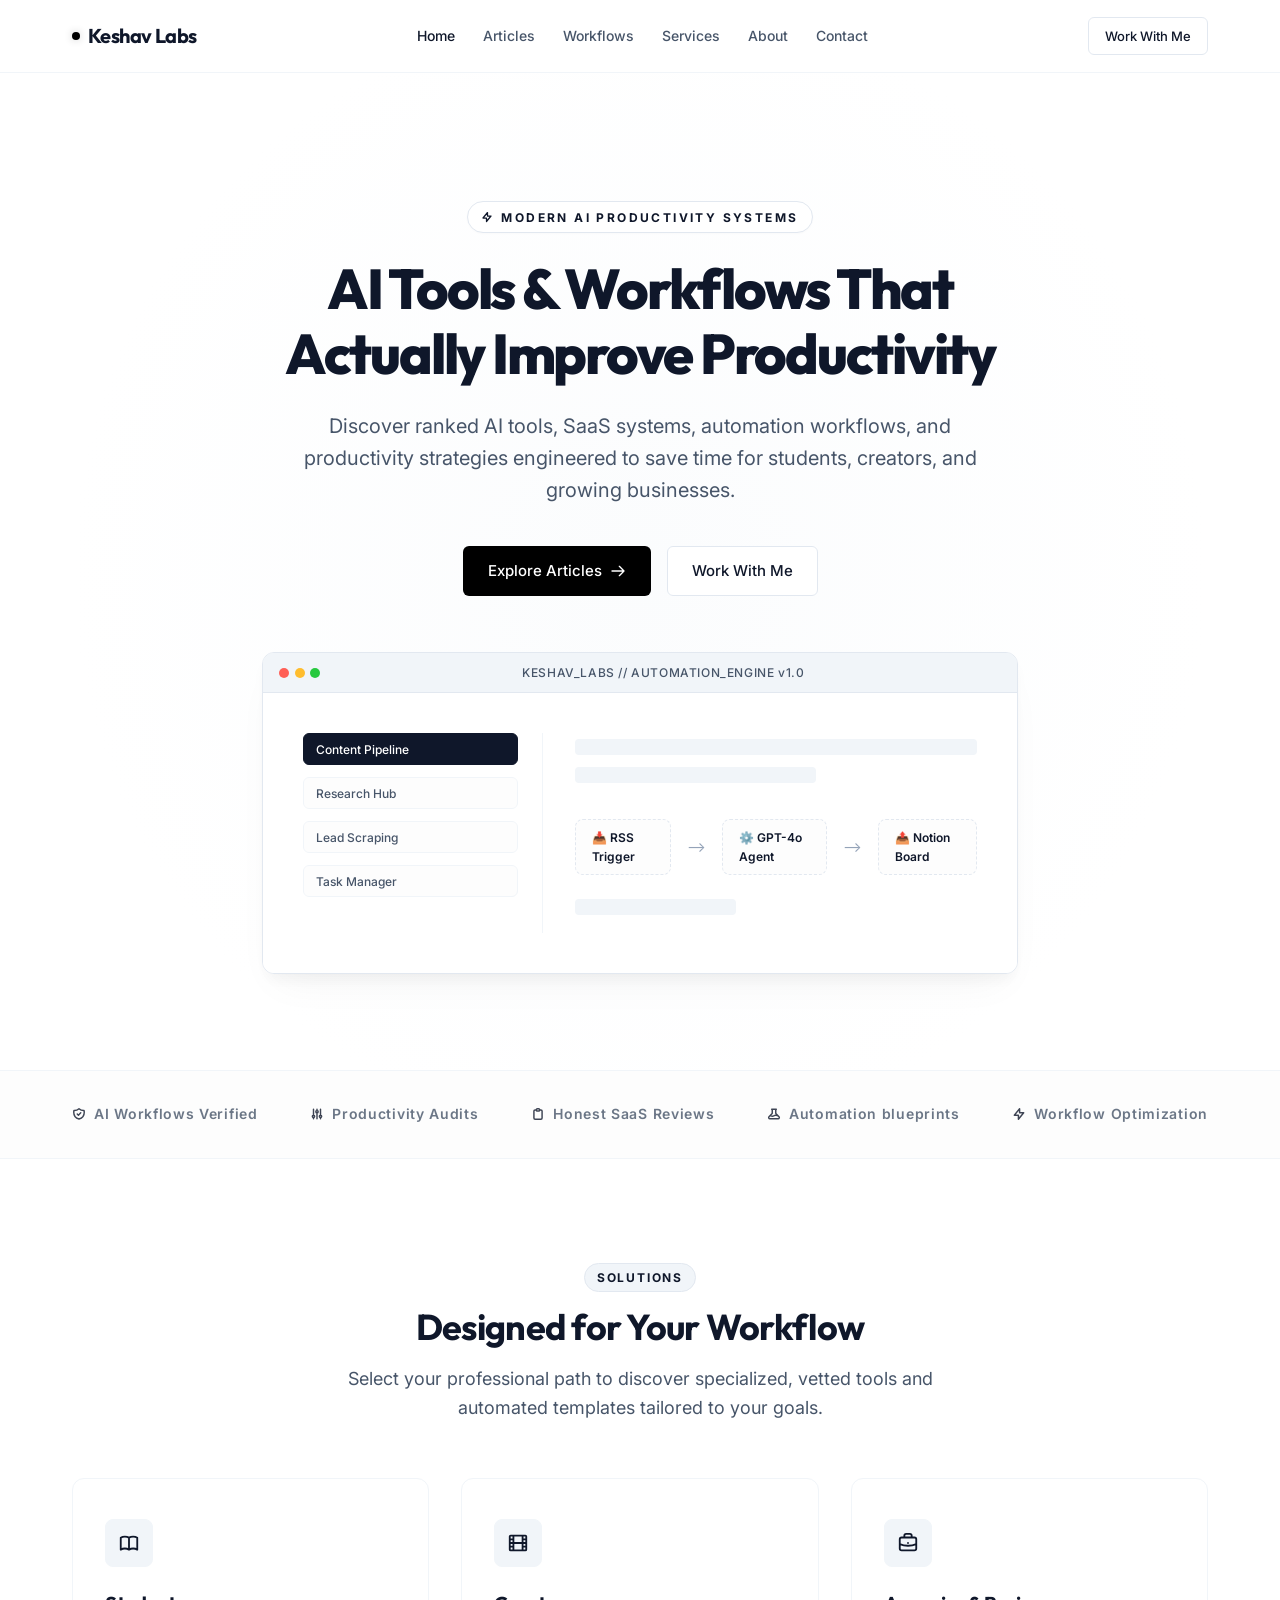
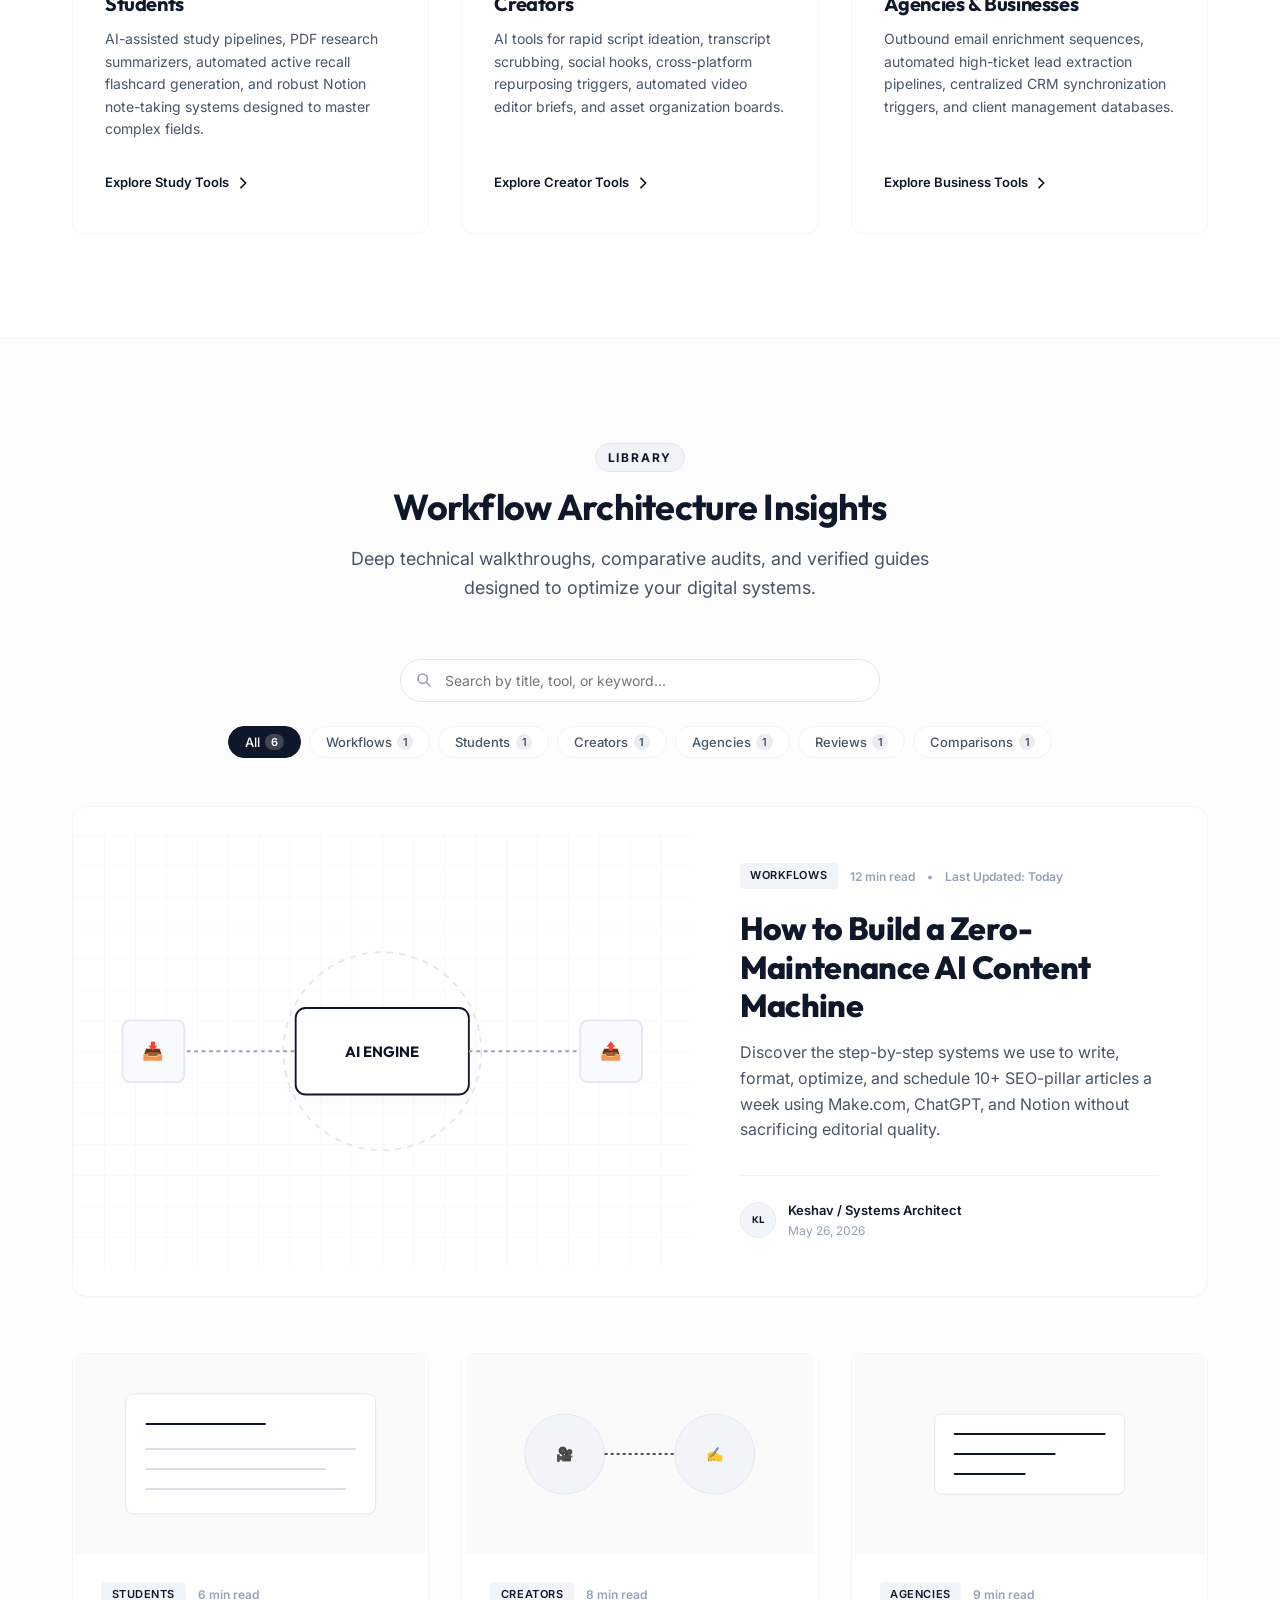
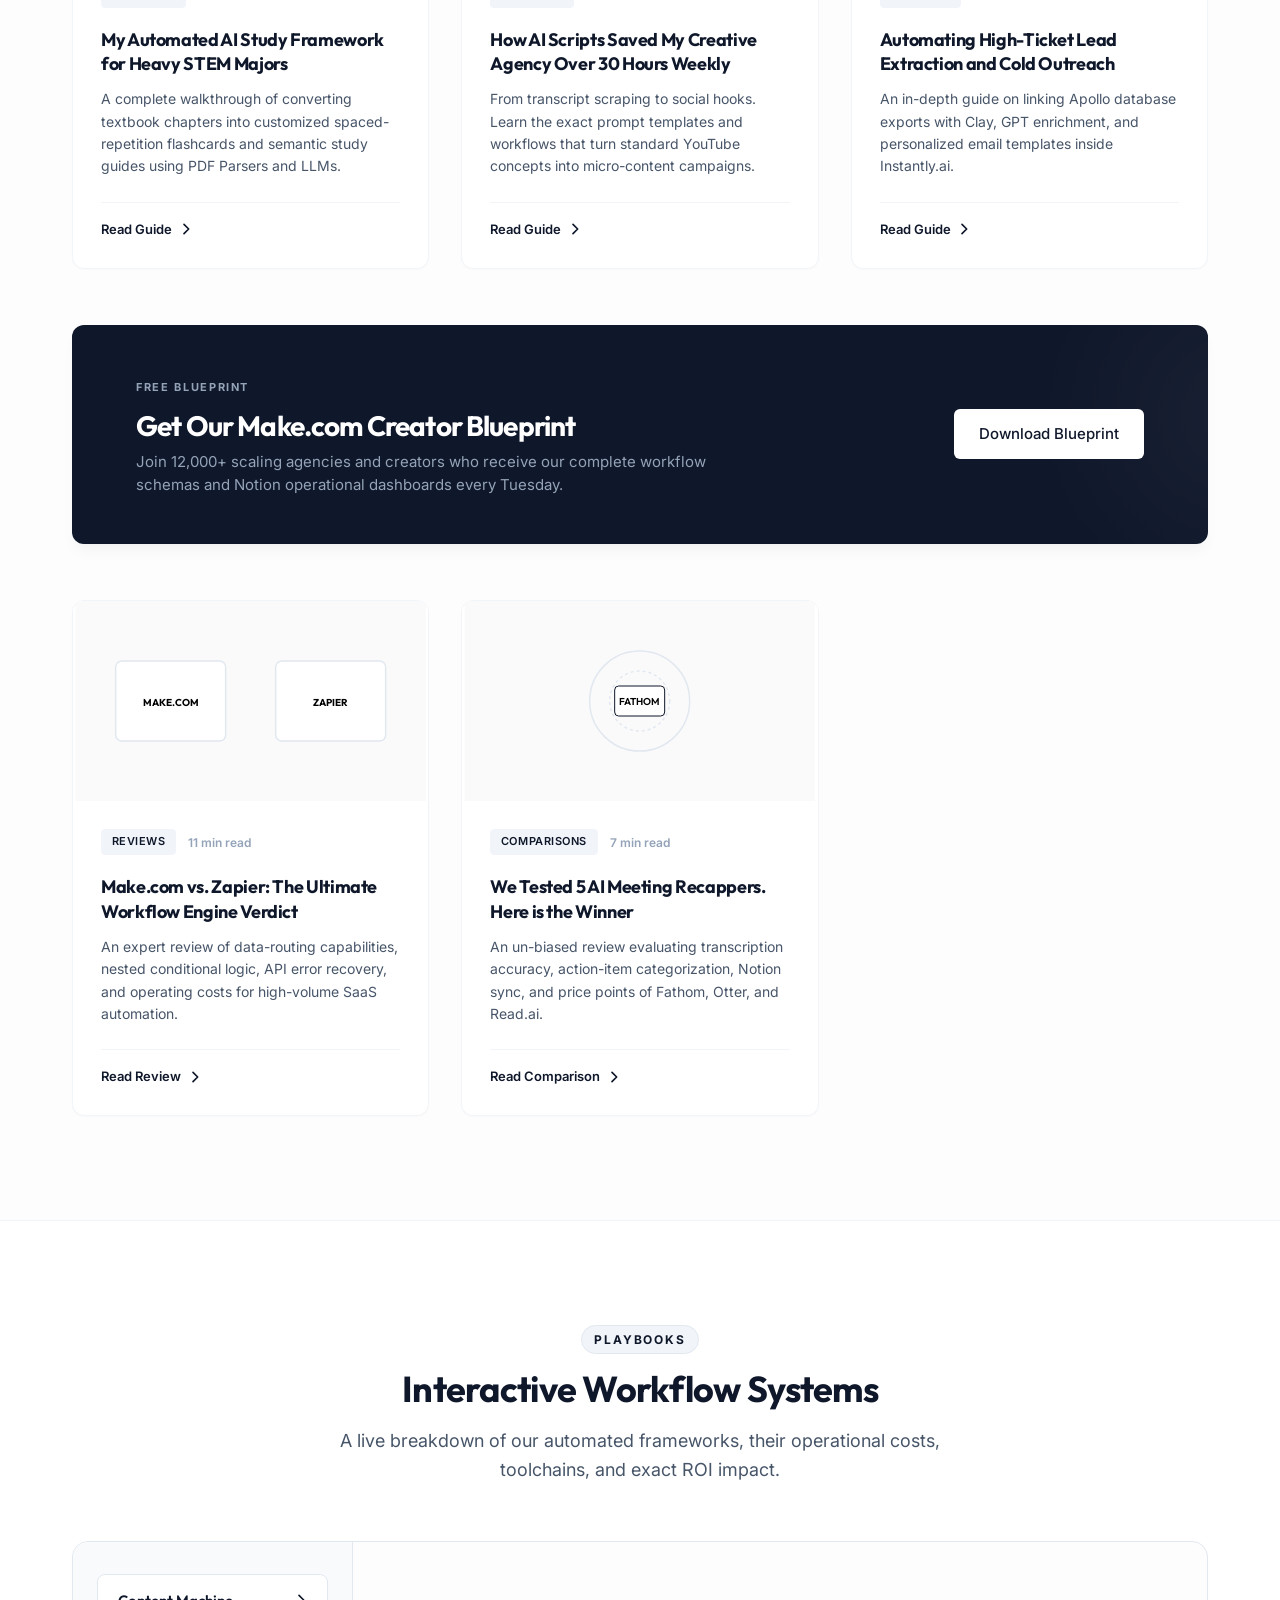
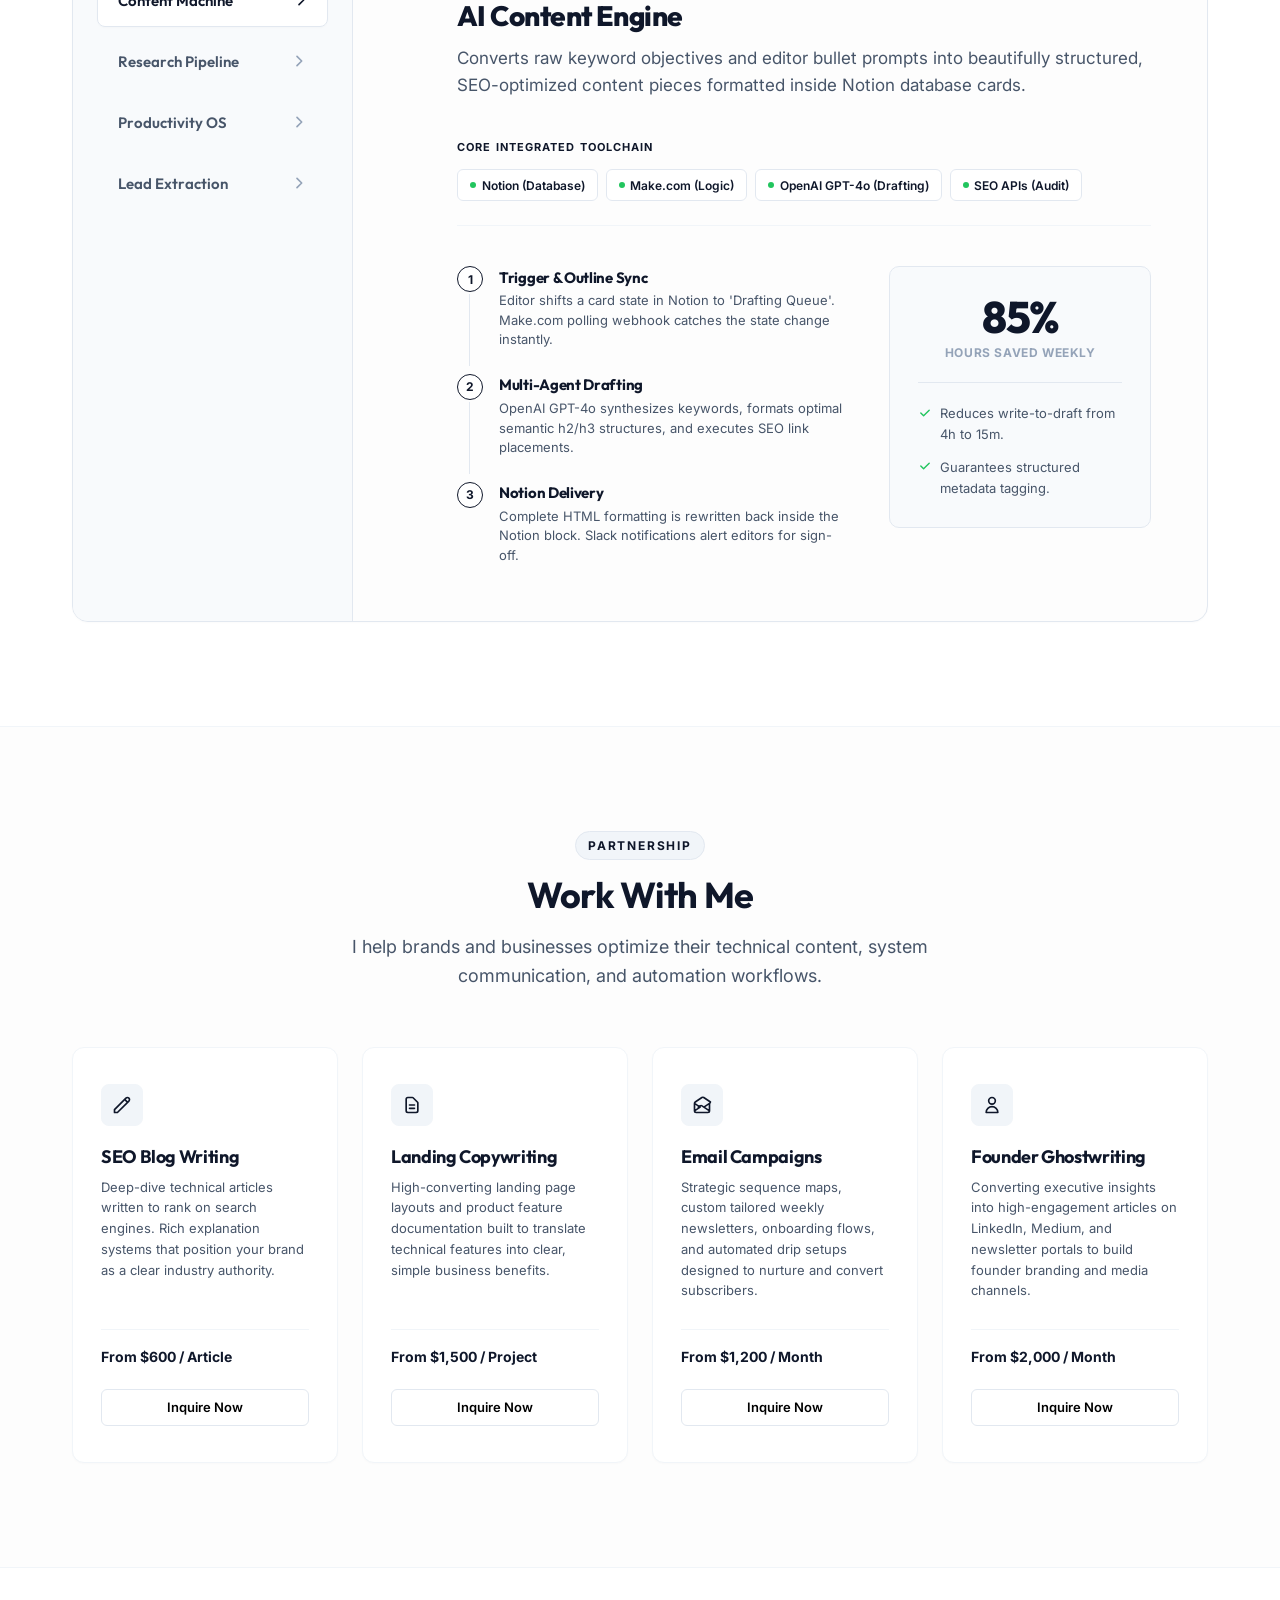
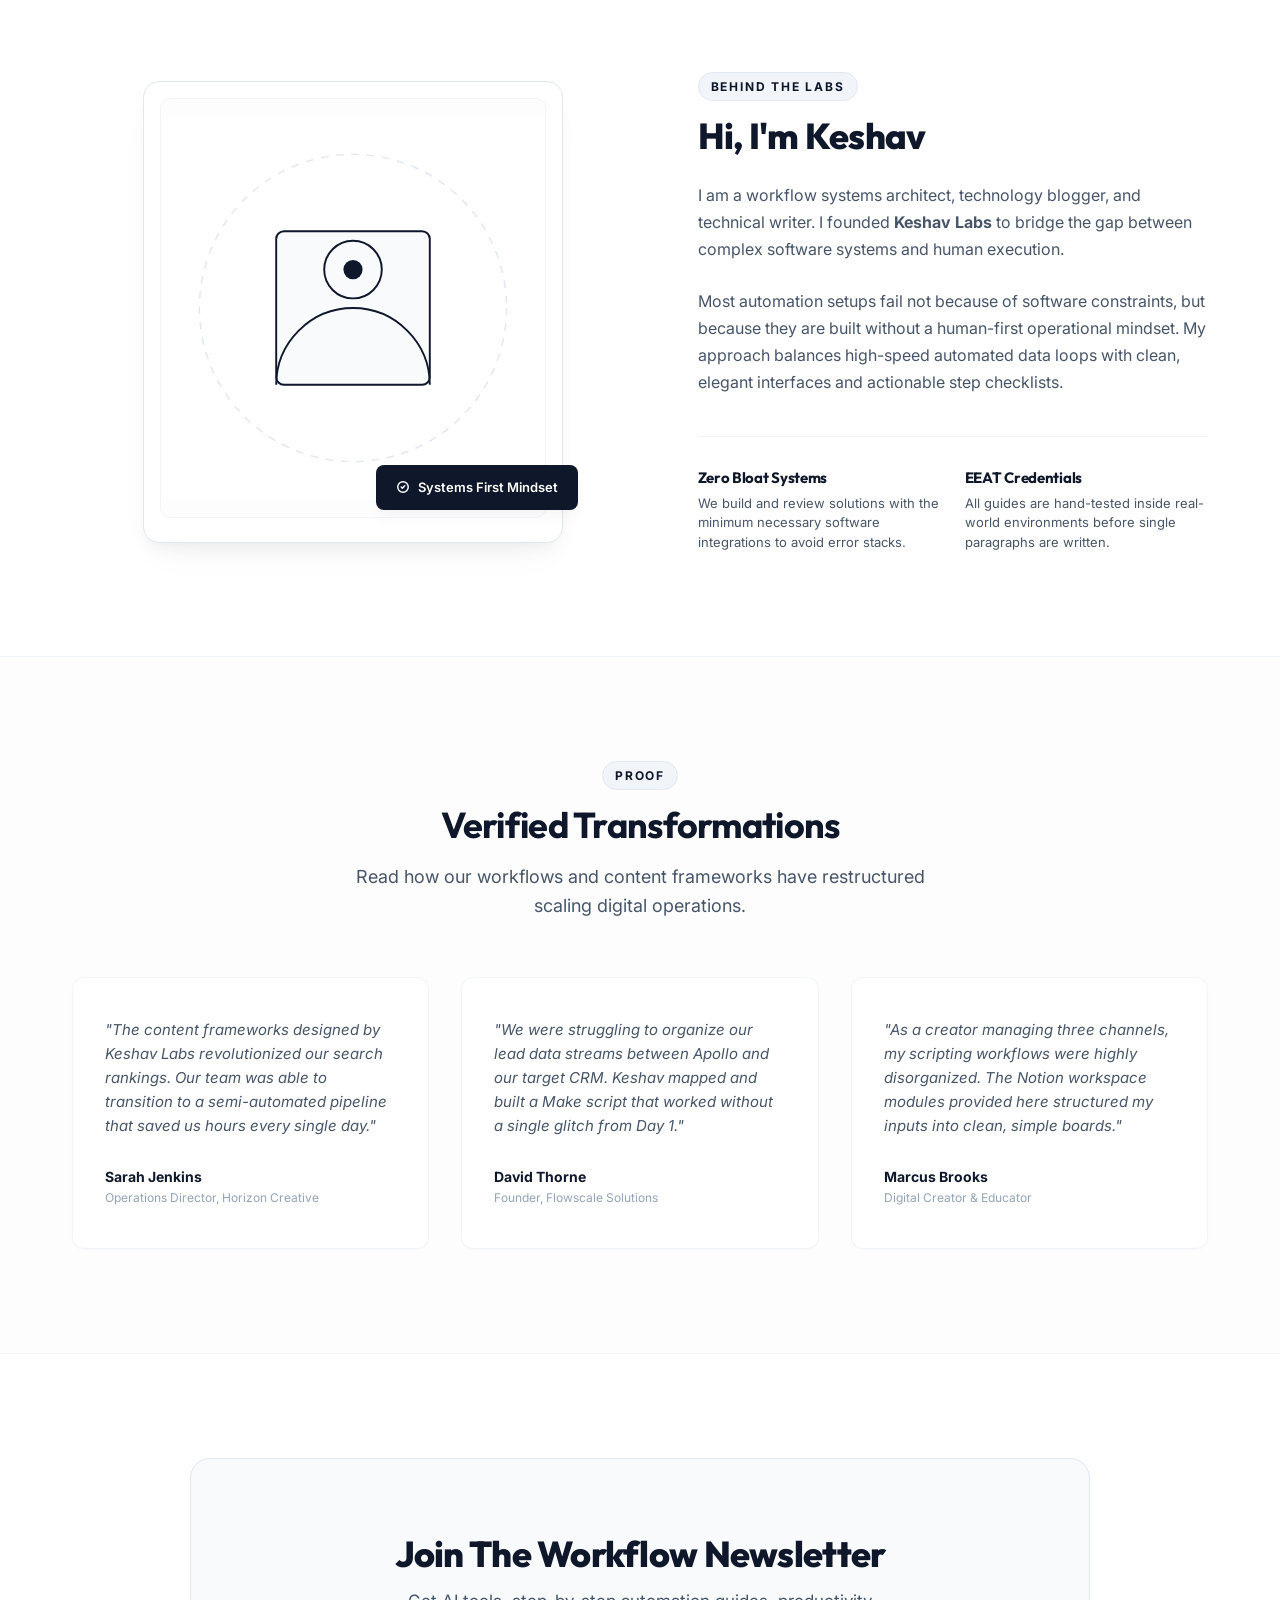
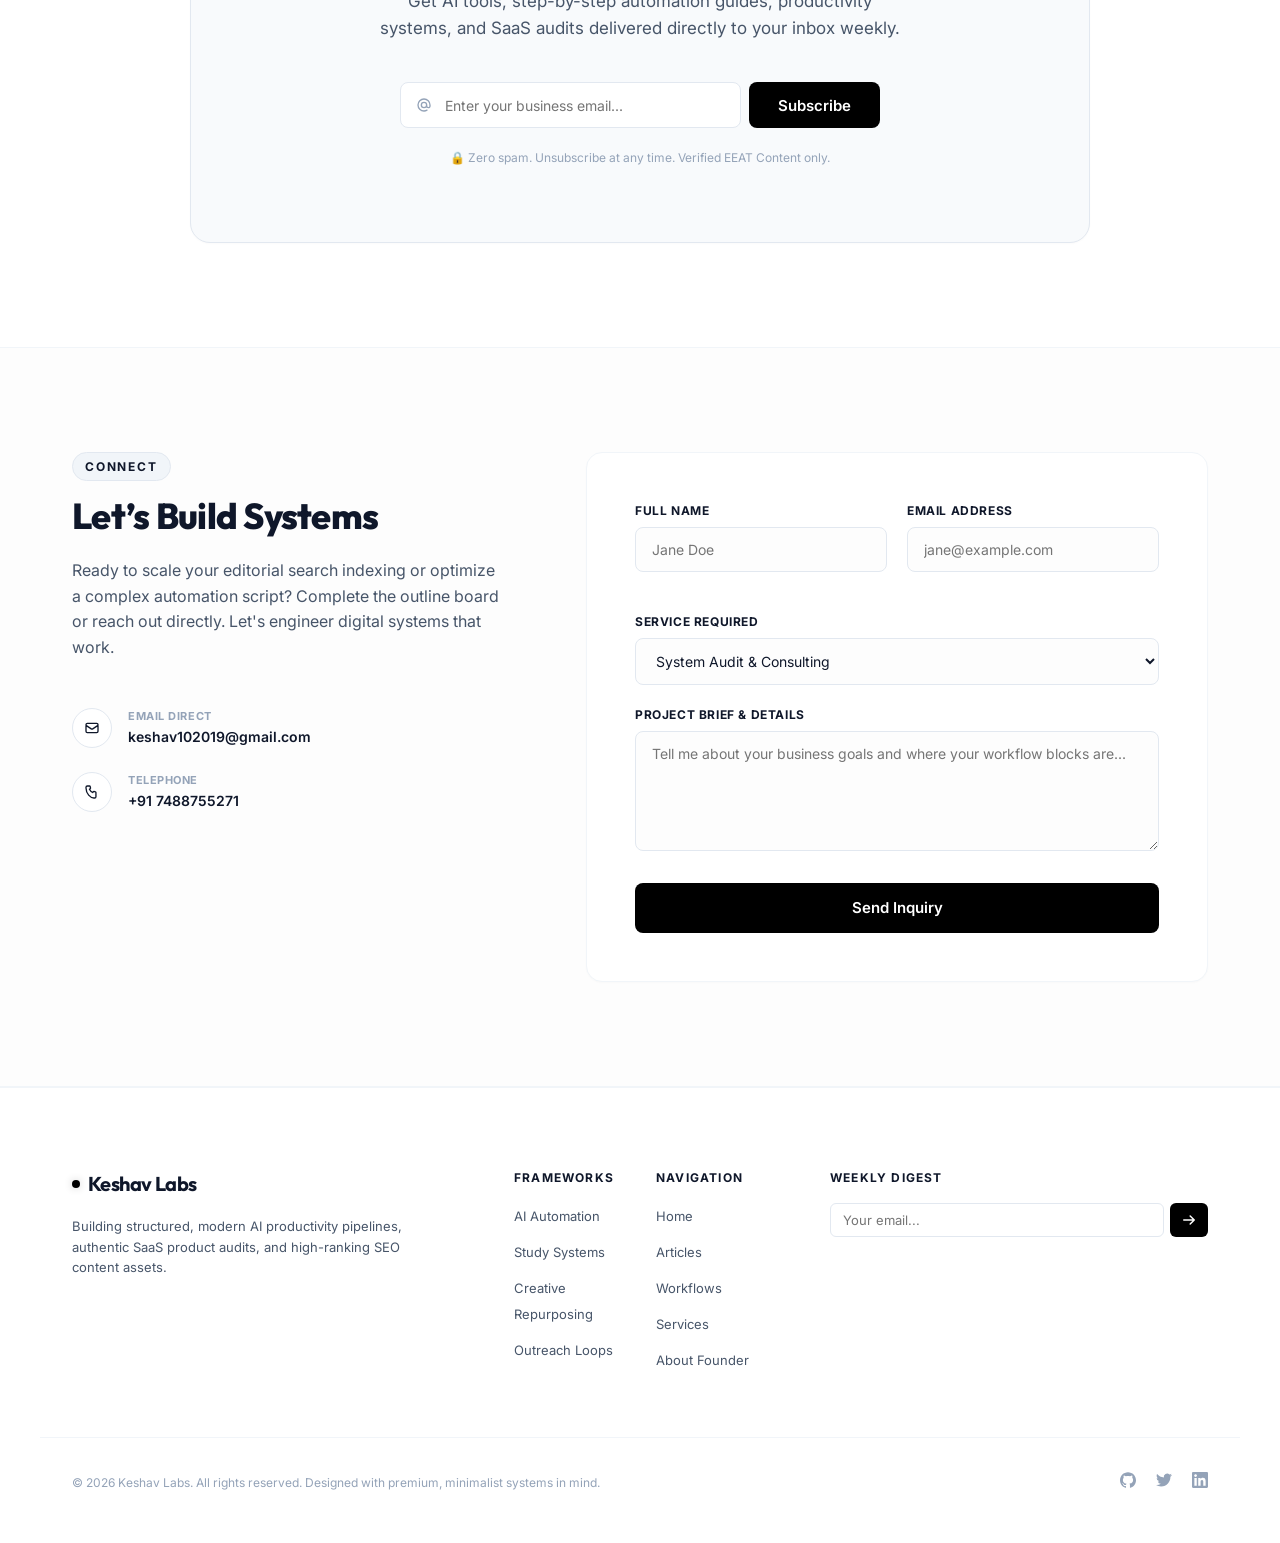
==== index.html @ 2a27500e "Initial commit of Keshav Labs premium blog website" ====
<!DOCTYPE html>
<html lang="en">
<head>
  <meta charset="UTF-8">
  <meta name="viewport" content="width=device-width, initial-scale=1.0">
  
  <!-- Primary SEO Meta Tags -->
  <title>Keshav Labs | Premium AI Productivity Workflows & Automation Systems</title>
  <meta name="description" content="Discover ranked AI tools, SaaS systems, automation workflows, and digital efficiency strategies for students, creators, and agencies. Work with Keshav Labs to optimize your business systems.">
  <meta name="keywords" content="AI tools, SaaS platforms, workflow systems, productivity optimization, automation, digital efficiency, Notion template, Make.com integration">
  <meta name="author" content="Keshav Labs">
  
  <!-- Open Graph / Facebook -->
  <meta property="og:type" content="website">
  <meta property="og:url" content="https://keshavlabs.com/">
  <meta property="og:title" content="Keshav Labs | Premium AI Productivity Workflows">
  <meta property="og:description" content="Discover ranked AI tools, SaaS systems, automation workflows, and digital efficiency strategies for students, creators, and agencies.">
  <meta property="og:image" content="https://keshavlabs.com/assets/og-image.png">

  <!-- Twitter -->
  <meta property="twitter:card" content="summary_large_image">
  <meta property="twitter:url" content="https://keshavlabs.com/">
  <meta property="twitter:title" content="Keshav Labs | Premium AI Productivity Workflows">
  <meta property="twitter:description" content="Discover ranked AI tools, SaaS systems, automation workflows, and digital efficiency strategies for students, creators, and agencies.">
  <meta property="twitter:image" content="https://keshavlabs.com/assets/og-image.png">

  <!-- Fonts Integration (Google Fonts: Outfit for Headings, Inter for Body) -->
  <link rel="preconnect" href="https://fonts.googleapis.com">
  <link rel="preconnect" href="https://fonts.gstatic.com" crossorigin>
  <link href="https://fonts.googleapis.com/css2?family=Inter:wght@300;400;500;600;700&family=Outfit:wght@400;500;600;700;800&display=swap" rel="stylesheet">
  
  <!-- Core Design Stylesheet -->
  <link rel="stylesheet" href="style.css">
</head>
<body>

  <!-- 1. STICKY HEADER & NAVIGATION MENU -->
  <header class="header">
    <div class="scroll-progress-container">
      <div class="scroll-progress-bar"></div>
    </div>
    <div class="container nav-container">
      <a href="#home" class="logo-link">
        <span class="logo-dot"></span>
        <span>Keshav Labs</span>
      </a>
      
      <nav>
        <ul class="nav-menu">
          <li><a href="#home" class="nav-link active">Home</a></li>
          <li><a href="#articles" class="nav-link">Articles</a></li>
          <li><a href="#workflows" class="nav-link">Workflows</a></li>
          <li><a href="#services" class="nav-link">Services</a></li>
          <li><a href="#about" class="nav-link">About</a></li>
          <li><a href="#contact" class="nav-link">Contact</a></li>
        </ul>
      </nav>

      <div class="nav-actions">
        <a href="#contact" class="btn btn-secondary" style="padding: 0.5rem 1rem; font-size: 0.8125rem;">Work With Me</a>
        <button class="mobile-nav-toggle" aria-label="Toggle Navigation">
          <svg xmlns="http://www.w3.org/2000/svg" fill="none" viewBox="0 0 24 24" stroke="currentColor" style="width: 24px; height: 24px; stroke-width: 2px;">
            <path stroke-linecap="round" stroke-linejoin="round" d="M4 6h16M4 12h16M4 18h16" />
          </svg>
        </button>
      </div>
    </div>
  </header>

  <!-- 2. HERO SECTION -->
  <section id="home" class="hero-section">
    <div class="container hero-content">
      <div class="hero-tagline">
        <svg xmlns="http://www.w3.org/2000/svg" fill="none" viewBox="0 0 24 24" stroke="currentColor" style="width: 12px; height: 12px; stroke-width: 2.5px;">
          <path stroke-linecap="round" stroke-linejoin="round" d="M13 10V3L4 14h7v7l9-11h-7z" />
        </svg>
        Modern AI Productivity Systems
      </div>
      <h1 class="hero-headline">AI Tools & Workflows That Actually Improve Productivity</h1>
      <p class="hero-subheadline">
        Discover ranked AI tools, SaaS systems, automation workflows, and productivity strategies engineered to save time for students, creators, and growing businesses.
      </p>
      
      <div class="hero-ctas">
        <a href="#articles" class="btn btn-primary">
          Explore Articles
          <svg class="btn-icon" xmlns="http://www.w3.org/2000/svg" fill="none" viewBox="0 0 24 24" stroke="currentColor">
            <path stroke-linecap="round" stroke-linejoin="round" stroke-width="2" d="M14 5l7 7m0 0l-7 7m7-7H3" />
          </svg>
        </a>
        <a href="#contact" class="btn btn-secondary">Work With Me</a>
      </div>

      <!-- Linear-style Dashboard Mockup (CSS Interactive Element) -->
      <div class="hero-visual">
        <div class="visual-header">
          <span class="dot dot-red"></span>
          <span class="dot dot-yellow"></span>
          <span class="dot dot-green"></span>
          <span class="visual-title">KESHAV_LABS // AUTOMATION_ENGINE v1.0</span>
        </div>
        <div class="visual-body">
          <div class="visual-sidebar">
            <div class="sidebar-item active">Content Pipeline</div>
            <div class="sidebar-item">Research Hub</div>
            <div class="sidebar-item">Lead Scraping</div>
            <div class="sidebar-item">Task Manager</div>
          </div>
          <div class="visual-canvas">
            <div class="canvas-block"></div>
            <div class="canvas-block canvas-block-half"></div>
            <div class="canvas-flow">
              <div class="flow-node">📥 RSS Trigger</div>
              <div class="flow-arrow">⟶</div>
              <div class="flow-node">⚙️ GPT-4o Agent</div>
              <div class="flow-arrow">⟶</div>
              <div class="flow-node">📤 Notion Board</div>
            </div>
            <div class="canvas-block canvas-block-third" style="margin-top: 1.5rem;"></div>
          </div>
        </div>
      </div>
    </div>
  </section>

  <!-- 3. MINIMALIST TRUST BAR -->
  <section class="trust-bar">
    <div class="container trust-items">
      <div class="trust-item">
        <svg class="trust-icon" xmlns="http://www.w3.org/2000/svg" fill="none" viewBox="0 0 24 24" stroke="currentColor">
          <path stroke-linecap="round" stroke-linejoin="round" stroke-width="2.5" d="M9 12l2 2 4-4m5.618-4.016A11.955 11.955 0 0112 2.944a11.955 11.955 0 01-8.618 3.04A12.02 12.02 0 003 9c0 5.591 3.824 10.29 9 11.622 5.176-1.332 9-6.03 9-11.622 0-1.042-.133-2.052-.382-3.016z" />
        </svg>
        AI Workflows Verified
      </div>
      <div class="trust-item">
        <svg class="trust-icon" xmlns="http://www.w3.org/2000/svg" fill="none" viewBox="0 0 24 24" stroke="currentColor">
          <path stroke-linecap="round" stroke-linejoin="round" stroke-width="2.5" d="M12 6V4m0 2a2 2 0 100 4m0-4a2 2 0 110 4m-6 8a2 2 0 100-4m0 4a2 2 0 110-4m0 4v2m0-6V4m6 6v10m6-2a2 2 0 100-4m0 4a2 2 0 110-4m0 4v2m0-6V4" />
        </svg>
        Productivity Audits
      </div>
      <div class="trust-item">
        <svg class="trust-icon" xmlns="http://www.w3.org/2000/svg" fill="none" viewBox="0 0 24 24" stroke="currentColor">
          <path stroke-linecap="round" stroke-linejoin="round" stroke-width="2.5" d="M9 5H7a2 2 0 00-2 2v12a2 2 0 002 2h10a2 2 0 002-2V7a2 2 0 00-2-2h-2M9 5a2 2 0 002 2h2a2 2 0 002-2M9 5a2 2 0 012-2h2a2 2 0 012 2" />
        </svg>
        Honest SaaS Reviews
      </div>
      <div class="trust-item">
        <svg class="trust-icon" xmlns="http://www.w3.org/2000/svg" fill="none" viewBox="0 0 24 24" stroke="currentColor">
          <path stroke-linecap="round" stroke-linejoin="round" stroke-width="2.5" d="M19.428 15.428a2 2 0 00-1.022-.547l-2.387-.477a6 6 0 00-3.86.517l-.318.158a6 6 0 01-3.86.517L6.05 15.21a2 2 0 00-1.806.547M8 4h8l-1 1v5.172a2 2 0 00.586 1.414l5 5c1.26 1.26.367 3.414-1.415 3.414H4.828c-1.782 0-2.674-2.154-1.414-3.414l5-5A2 2 0 009 10.172V5L8 4z" />
        </svg>
        Automation blueprints
      </div>
      <div class="trust-item">
        <svg class="trust-icon" xmlns="http://www.w3.org/2000/svg" fill="none" viewBox="0 0 24 24" stroke="currentColor">
          <path stroke-linecap="round" stroke-linejoin="round" stroke-width="2.5" d="M13 10V3L4 14h7v7l9-11h-7z" />
        </svg>
        Workflow Optimization
      </div>
    </div>
  </section>

  <!-- 4. FEATURED CATEGORIES -->
  <section class="categories-section">
    <div class="container">
      <div class="section-title-wrapper">
        <span class="section-tag">Solutions</span>
        <h2 class="section-title">Designed for Your Workflow</h2>
        <p class="section-subtitle">Select your professional path to discover specialized, vetted tools and automated templates tailored to your goals.</p>
      </div>

      <div class="categories-grid">
        <!-- Students -->
        <div class="category-card" onclick="document.querySelector('[data-filter=\'students\']').click(); document.getElementById('articles').scrollIntoView({behavior: 'smooth'});">
          <div class="category-icon-wrapper">
            <svg class="category-icon" xmlns="http://www.w3.org/2000/svg" fill="none" viewBox="0 0 24 24" stroke="currentColor">
              <path stroke-linecap="round" stroke-linejoin="round" stroke-width="2" d="M12 6.253v13m0-13C10.832 5.477 9.246 5 7.5 5S4.168 5.477 3 6.253v13C4.168 18.477 5.754 18 7.5 18s3.332.477 4.5 1.253m0-13C13.168 5.477 14.754 5 16.5 5c1.747 0 3.332.477 4.5 1.253v13C19.832 18.477 18.247 18 16.5 18c-1.746 0-3.332.477-4.5 1.253" />
            </svg>
          </div>
          <h3 class="category-title">Students</h3>
          <p class="category-desc">AI-assisted study pipelines, PDF research summarizers, automated active recall flashcard generation, and robust Notion note-taking systems designed to master complex fields.</p>
          <span class="category-btn">
            Explore Study Tools
            <svg class="btn-icon" xmlns="http://www.w3.org/2000/svg" fill="none" viewBox="0 0 24 24" stroke="currentColor">
              <path stroke-linecap="round" stroke-linejoin="round" stroke-width="2.5" d="M9 5l7 7-7 7" />
            </svg>
          </span>
        </div>

        <!-- Creators -->
        <div class="category-card" onclick="document.querySelector('[data-filter=\'creators\']').click(); document.getElementById('articles').scrollIntoView({behavior: 'smooth'});">
          <div class="category-icon-wrapper">
            <svg class="category-icon" xmlns="http://www.w3.org/2000/svg" fill="none" viewBox="0 0 24 24" stroke="currentColor">
              <path stroke-linecap="round" stroke-linejoin="round" stroke-width="2" d="M7 4v16M17 4v16M3 8h4m10 0h4M3 12h18M3 16h4m10 0h4M4 20h16a1 1 0 001-1V5a1 1 0 00-1-1H4a1 1 0 00-1 1v14a1 1 0 001 1z" />
            </svg>
          </div>
          <h3 class="category-title">Creators</h3>
          <p class="category-desc">AI tools for rapid script ideation, transcript scrubbing, social hooks, cross-platform repurposing triggers, automated video editor briefs, and asset organization boards.</p>
          <span class="category-btn">
            Explore Creator Tools
            <svg class="btn-icon" xmlns="http://www.w3.org/2000/svg" fill="none" viewBox="0 0 24 24" stroke="currentColor">
              <path stroke-linecap="round" stroke-linejoin="round" stroke-width="2.5" d="M9 5l7 7-7 7" />
            </svg>
          </span>
        </div>

        <!-- Agencies & Businesses -->
        <div class="category-card" onclick="document.querySelector('[data-filter=\'agencies\']').click(); document.getElementById('articles').scrollIntoView({behavior: 'smooth'});">
          <div class="category-icon-wrapper">
            <svg class="category-icon" xmlns="http://www.w3.org/2000/svg" fill="none" viewBox="0 0 24 24" stroke="currentColor">
              <path stroke-linecap="round" stroke-linejoin="round" stroke-width="2" d="M21 13.255A23.931 23.931 0 0112 15c-3.183 0-6.22-.62-9-1.745M16 6V4a2 2 0 00-2-2h-4a2 2 0 00-2 2v2m4 6h.01M5 20h14a2 2 0 002-2V8a2 2 0 00-2-2H5a2 2 0 00-2 2v10a2 2 0 002 2z" />
            </svg>
          </div>
          <h3 class="category-title">Agencies & Businesses</h3>
          <p class="category-desc">Outbound email enrichment sequences, automated high-ticket lead extraction pipelines, centralized CRM synchronization triggers, and client management databases.</p>
          <span class="category-btn">
            Explore Business Tools
            <svg class="btn-icon" xmlns="http://www.w3.org/2000/svg" fill="none" viewBox="0 0 24 24" stroke="currentColor">
              <path stroke-linecap="round" stroke-linejoin="round" stroke-width="2.5" d="M9 5l7 7-7 7" />
            </svg>
          </span>
        </div>
      </div>
    </div>
  </section>

  <!-- 5. FEATURED BLOG POSTS & LIVE FILTERING -->
  <section id="articles" class="blog-section">
    <div class="container">
      <div class="section-title-wrapper">
        <span class="section-tag">Library</span>
        <h2 class="section-title">Workflow Architecture Insights</h2>
        <p class="section-subtitle">Deep technical walkthroughs, comparative audits, and verified guides designed to optimize your digital systems.</p>
      </div>

      <!-- Live Filters and Real-Time Search -->
      <div class="blog-controls">
        <div class="search-wrapper">
          <svg class="search-icon" xmlns="http://www.w3.org/2000/svg" fill="none" viewBox="0 0 24 24" stroke="currentColor">
            <path stroke-linecap="round" stroke-linejoin="round" stroke-width="2.5" d="M21 21l-6-6m2-5a7 7 0 11-14 0 7 7 0 0114 0z" />
          </svg>
          <input type="text" class="search-input" placeholder="Search by title, tool, or keyword...">
        </div>

        <div class="blog-filters">
          <button class="filter-btn active" data-filter="all">All <span class="filter-count">0</span></button>
          <button class="filter-btn" data-filter="workflows">Workflows <span class="filter-count">0</span></button>
          <button class="filter-btn" data-filter="students">Students <span class="filter-count">0</span></button>
          <button class="filter-btn" data-filter="creators">Creators <span class="filter-count">0</span></button>
          <button class="filter-btn" data-filter="agencies">Agencies <span class="filter-count">0</span></button>
          <button class="filter-btn" data-filter="reviews">Reviews <span class="filter-count">0</span></button>
          <button class="filter-btn" data-filter="comparisons">Comparisons <span class="filter-count">0</span></button>
        </div>
      </div>

      <!-- Pillar Post: High-Value Spotlight Article -->
      <div class="cornerstone-post" data-category="workflows">
        <div class="cornerstone-image-wrapper">
          <!-- Abstract clean vector illustration representation inside image -->
          <svg viewBox="0 0 500 350" style="background:#ffffff; width:100%; height:100%;">
            <defs>
              <pattern id="grid" width="25" height="25" patternUnits="userSpaceOnUse">
                <path d="M 25 0 L 0 0 0 25" fill="none" stroke="#f1f5f9" stroke-width="1"/>
              </pattern>
            </defs>
            <rect width="100%" height="100%" fill="url(#grid)" />
            <circle cx="250" cy="175" r="80" fill="none" stroke="#e2e8f0" stroke-dasharray="5 5" stroke-width="1.5"/>
            <rect x="180" y="140" width="140" height="70" rx="8" fill="#ffffff" stroke="#0f172a" stroke-width="1.5" style="filter: drop-shadow(0 4px 6px rgba(0,0,0,0.02));"/>
            <text x="250" y="180" font-family="'Outfit', sans-serif" font-size="12" font-weight="700" fill="#0f172a" text-anchor="middle">AI ENGINE</text>
            <line x1="80" y1="175" x2="180" y2="175" stroke="#94a3b8" stroke-dasharray="3 3" stroke-width="1.5"/>
            <line x1="320" y1="175" x2="420" y2="175" stroke="#94a3b8" stroke-dasharray="3 3" stroke-width="1.5"/>
            <rect x="40" y="150" width="50" height="50" rx="6" fill="#f8fafc" stroke="#e2e8f0" stroke-width="1.5"/>
            <text x="65" y="180" font-family="'Inter', sans-serif" font-size="14" fill="#0f172a" text-anchor="middle">📥</text>
            <rect x="410" y="150" width="50" height="50" rx="6" fill="#f8fafc" stroke="#e2e8f0" stroke-width="1.5"/>
            <text x="435" y="180" font-family="'Inter', sans-serif" font-size="14" fill="#0f172a" text-anchor="middle">📤</text>
          </svg>
        </div>
        <div class="cornerstone-content">
          <div class="post-meta-line">
            <span class="post-cat-badge">Workflows</span>
            <span>12 min read</span>
            <span>•</span>
            <span>Last Updated: Today</span>
          </div>
          <h3 class="cornerstone-title">How to Build a Zero-Maintenance AI Content Machine</h3>
          <p class="cornerstone-excerpt">Discover the step-by-step systems we use to write, format, optimize, and schedule 10+ SEO-pillar articles a week using Make.com, ChatGPT, and Notion without sacrificing editorial quality.</p>
          <div class="author-block">
            <svg class="author-avatar" viewBox="0 0 100 100">
              <circle cx="50" cy="50" r="50" fill="#f1f5f9"/>
              <text x="50" y="58" font-family="'Outfit', sans-serif" font-size="28" font-weight="700" fill="#0f172a" text-anchor="middle">KL</text>
            </svg>
            <div class="author-info">
              <span class="author-name">Keshav / Systems Architect</span>
              <span class="post-date">May 26, 2026</span>
            </div>
          </div>
        </div>
      </div>

      <!-- Main Blog Grid -->
      <div class="blog-grid">
        <!-- Post 1 (Students) -->
        <div class="blog-card" data-category="students">
          <div class="blog-image-wrapper">
            <svg viewBox="0 0 350 200" style="background:#ffffff; width:100%; height:100%;">
              <rect width="100%" height="100%" fill="#fafafa"/>
              <rect x="50" y="40" width="250" height="120" rx="8" fill="#ffffff" stroke="#e2e8f0" stroke-width="1"/>
              <line x1="70" y1="70" x2="190" y2="70" stroke="#0f172a" stroke-width="2"/>
              <line x1="70" y1="95" x2="280" y2="95" stroke="#cbd5e1" stroke-width="1.5"/>
              <line x1="70" y1="115" x2="250" y2="115" stroke="#cbd5e1" stroke-width="1.5"/>
              <line x1="70" y1="135" x2="270" y2="135" stroke="#cbd5e1" stroke-width="1.5"/>
            </svg>
          </div>
          <div class="blog-content">
            <div class="post-meta-line">
              <span class="post-cat-badge">Students</span>
              <span>6 min read</span>
            </div>
            <h4 class="blog-title">My Automated AI Study Framework for Heavy STEM Majors</h4>
            <p class="blog-excerpt">A complete walkthrough of converting textbook chapters into customized spaced-repetition flashcards and semantic study guides using PDF Parsers and LLMs.</p>
            <span class="blog-btn">
              Read Guide
              <svg class="btn-icon" xmlns="http://www.w3.org/2000/svg" fill="none" viewBox="0 0 24 24" stroke="currentColor">
                <path stroke-linecap="round" stroke-linejoin="round" stroke-width="2.5" d="M9 5l7 7-7 7" />
              </svg>
            </span>
          </div>
        </div>

        <!-- Post 2 (Creators) -->
        <div class="blog-card" data-category="creators">
          <div class="blog-image-wrapper">
            <svg viewBox="0 0 350 200" style="background:#ffffff; width:100%; height:100%;">
              <rect width="100%" height="100%" fill="#fafafa"/>
              <circle cx="100" cy="100" r="40" fill="#f1f5f9" stroke="#e2e8f0" stroke-width="1"/>
              <circle cx="250" cy="100" r="40" fill="#f1f5f9" stroke="#e2e8f0" stroke-width="1"/>
              <line x1="140" y1="100" x2="210" y2="100" stroke="#0f172a" stroke-dasharray="3 3" stroke-width="1.5"/>
              <text x="100" y="105" font-size="14" text-anchor="middle">🎥</text>
              <text x="250" y="105" font-size="14" text-anchor="middle">✍️</text>
            </svg>
          </div>
          <div class="blog-content">
            <div class="post-meta-line">
              <span class="post-cat-badge">Creators</span>
              <span>8 min read</span>
            </div>
            <h4 class="blog-title">How AI Scripts Saved My Creative Agency Over 30 Hours Weekly</h4>
            <p class="blog-excerpt">From transcript scraping to social hooks. Learn the exact prompt templates and workflows that turn standard YouTube concepts into micro-content campaigns.</p>
            <span class="blog-btn">
              Read Guide
              <svg class="btn-icon" xmlns="http://www.w3.org/2000/svg" fill="none" viewBox="0 0 24 24" stroke="currentColor">
                <path stroke-linecap="round" stroke-linejoin="round" stroke-width="2.5" d="M9 5l7 7-7 7" />
              </svg>
            </span>
          </div>
        </div>

        <!-- Post 3 (Agencies) -->
        <div class="blog-card" data-category="agencies">
          <div class="blog-image-wrapper">
            <svg viewBox="0 0 350 200" style="background:#ffffff; width:100%; height:100%;">
              <rect width="100%" height="100%" fill="#fafafa"/>
              <rect x="80" y="60" width="190" height="80" rx="6" fill="#ffffff" stroke="#e2e8f0" stroke-width="1"/>
              <path d="M100 80h150M100 100h100M100 120h70" stroke="#0f172a" stroke-width="2" stroke-linecap="round"/>
            </svg>
          </div>
          <div class="blog-content">
            <div class="post-meta-line">
              <span class="post-cat-badge">Agencies</span>
              <span>9 min read</span>
            </div>
            <h4 class="blog-title">Automating High-Ticket Lead Extraction and Cold Outreach</h4>
            <p class="blog-excerpt">An in-depth guide on linking Apollo database exports with Clay, GPT enrichment, and personalized email templates inside Instantly.ai.</p>
            <span class="blog-btn">
              Read Guide
              <svg class="btn-icon" xmlns="http://www.w3.org/2000/svg" fill="none" viewBox="0 0 24 24" stroke="currentColor">
                <path stroke-linecap="round" stroke-linejoin="round" stroke-width="2.5" d="M9 5l7 7-7 7" />
              </svg>
            </span>
          </div>
        </div>

        <!-- In-Feed Premium Lead Magnet Banner (Native CTA) -->
        <div class="infeed-cta">
          <div class="infeed-info">
            <span class="infeed-tag">Free Blueprint</span>
            <h4 class="infeed-title">Get Our Make.com Creator Blueprint</h4>
            <p class="infeed-desc">Join 12,000+ scaling agencies and creators who receive our complete workflow schemas and Notion operational dashboards every Tuesday.</p>
          </div>
          <a href="#newsletter" class="btn infeed-btn">Download Blueprint</a>
        </div>

        <!-- Post 4 (Reviews) -->
        <div class="blog-card" data-category="reviews">
          <div class="blog-image-wrapper">
            <svg viewBox="0 0 350 200" style="background:#ffffff; width:100%; height:100%;">
              <rect width="100%" height="100%" fill="#fafafa"/>
              <rect x="40" y="60" width="110" height="80" rx="6" fill="#ffffff" stroke="#e2e8f0" stroke-width="1.5"/>
              <rect x="200" y="60" width="110" height="80" rx="6" fill="#ffffff" stroke="#e2e8f0" stroke-width="1.5"/>
              <text x="95" y="105" font-family="'Outfit', sans-serif" font-size="10" font-weight="700" text-anchor="middle">MAKE.COM</text>
              <text x="255" y="105" font-family="'Outfit', sans-serif" font-size="10" font-weight="700" text-anchor="middle">ZAPIER</text>
            </svg>
          </div>
          <div class="blog-content">
            <div class="post-meta-line">
              <span class="post-cat-badge">Reviews</span>
              <span>11 min read</span>
            </div>
            <h4 class="blog-title">Make.com vs. Zapier: The Ultimate Workflow Engine Verdict</h4>
            <p class="blog-excerpt">An expert review of data-routing capabilities, nested conditional logic, API error recovery, and operating costs for high-volume SaaS automation.</p>
            <span class="blog-btn">
              Read Review
              <svg class="btn-icon" xmlns="http://www.w3.org/2000/svg" fill="none" viewBox="0 0 24 24" stroke="currentColor">
                <path stroke-linecap="round" stroke-linejoin="round" stroke-width="2.5" d="M9 5l7 7-7 7" />
              </svg>
            </span>
          </div>
        </div>

        <!-- Post 5 (Comparisons) -->
        <div class="blog-card" data-category="comparisons">
          <div class="blog-image-wrapper">
            <svg viewBox="0 0 350 200" style="background:#ffffff; width:100%; height:100%;">
              <rect width="100%" height="100%" fill="#fafafa"/>
              <circle cx="175" cy="100" r="50" fill="none" stroke="#e2e8f0" stroke-width="1.5"/>
              <circle cx="175" cy="100" r="30" fill="none" stroke="#e2e8f0" stroke-dasharray="3 3" stroke-width="1.5"/>
              <rect x="150" y="85" width="50" height="30" rx="4" fill="#ffffff" stroke="#0f172a" stroke-width="1"/>
              <text x="175" y="104" font-family="'Outfit', sans-serif" font-size="10" font-weight="600" text-anchor="middle">FATHOM</text>
            </svg>
          </div>
          <div class="blog-content">
            <div class="post-meta-line">
              <span class="post-cat-badge">Comparisons</span>
              <span>7 min read</span>
            </div>
            <h4 class="blog-title">We Tested 5 AI Meeting Recappers. Here is the Winner</h4>
            <p class="blog-excerpt">An un-biased review evaluating transcription accuracy, action-item categorization, Notion sync, and price points of Fathom, Otter, and Read.ai.</p>
            <span class="blog-btn">
              Read Comparison
              <svg class="btn-icon" xmlns="http://www.w3.org/2000/svg" fill="none" viewBox="0 0 24 24" stroke="currentColor">
                <path stroke-linecap="round" stroke-linejoin="round" stroke-width="2.5" d="M9 5l7 7-7 7" />
              </svg>
            </span>
          </div>
        </div>
      </div>
    </div>
  </section>

  <!-- 6. WORKFLOW SYSTEMS SECTION (SAAS DOCS STYLE) -->
  <section id="workflows" class="workflows-section">
    <div class="container">
      <div class="section-title-wrapper">
        <span class="section-tag">Playbooks</span>
        <h2 class="section-title">Interactive Workflow Systems</h2>
        <p class="section-subtitle">A live breakdown of our automated frameworks, their operational costs, toolchains, and exact ROI impact.</p>
      </div>

      <div class="workflow-container">
        <!-- Interactive Sidebar Tabs -->
        <div class="workflow-sidebar">
          <button class="workflow-tab-btn active" data-target="wf-content">
            Content Machine
            <svg class="workflow-tab-icon" xmlns="http://www.w3.org/2000/svg" fill="none" viewBox="0 0 24 24" stroke="currentColor">
              <path stroke-linecap="round" stroke-linejoin="round" stroke-width="2.5" d="M9 5l7 7-7 7" />
            </svg>
          </button>
          <button class="workflow-tab-btn" data-target="wf-research">
            Research Pipeline
            <svg class="workflow-tab-icon" xmlns="http://www.w3.org/2000/svg" fill="none" viewBox="0 0 24 24" stroke="currentColor">
              <path stroke-linecap="round" stroke-linejoin="round" stroke-width="2.5" d="M9 5l7 7-7 7" />
            </svg>
          </button>
          <button class="workflow-tab-btn" data-target="wf-productivity">
            Productivity OS
            <svg class="workflow-tab-icon" xmlns="http://www.w3.org/2000/svg" fill="none" viewBox="0 0 24 24" stroke="currentColor">
              <path stroke-linecap="round" stroke-linejoin="round" stroke-width="2.5" d="M9 5l7 7-7 7" />
            </svg>
          </button>
          <button class="workflow-tab-btn" data-target="wf-agency">
            Lead Extraction
            <svg class="workflow-tab-icon" xmlns="http://www.w3.org/2000/svg" fill="none" viewBox="0 0 24 24" stroke="currentColor">
              <path stroke-linecap="round" stroke-linejoin="round" stroke-width="2.5" d="M9 5l7 7-7 7" />
            </svg>
          </button>
        </div>

        <!-- Dynamic Content Panels -->
        <!-- Content Workflow -->
        <div id="wf-content" class="workflow-content active">
          <div class="workflow-header">
            <div class="workflow-title-row">
              <h3 class="workflow-title">AI Content Engine</h3>
            </div>
            <p class="workflow-desc">Converts raw keyword objectives and editor bullet prompts into beautifully structured, SEO-optimized content pieces formatted inside Notion database cards.</p>
          </div>
          
          <div class="workflow-meta-box">
            <span class="meta-label">Core Integrated Toolchain</span>
            <div class="toolchain-badges">
              <span class="tool-badge"><span class="tool-badge-dot active"></span> Notion (Database)</span>
              <span class="tool-badge"><span class="tool-badge-dot active"></span> Make.com (Logic)</span>
              <span class="tool-badge"><span class="tool-badge-dot active"></span> OpenAI GPT-4o (Drafting)</span>
              <span class="tool-badge"><span class="tool-badge-dot active"></span> SEO APIs (Audit)</span>
            </div>
          </div>

          <div class="workflow-steps-layout">
            <div class="steps-list">
              <div class="step-item">
                <div class="step-num-bubble">1</div>
                <div class="step-details">
                  <h4 class="step-title">Trigger & Outline Sync</h4>
                  <p class="step-text">Editor shifts a card state in Notion to 'Drafting Queue'. Make.com polling webhook catches the state change instantly.</p>
                </div>
              </div>
              <div class="step-item">
                <div class="step-num-bubble">2</div>
                <div class="step-details">
                  <h4 class="step-title">Multi-Agent Drafting</h4>
                  <p class="step-text">OpenAI GPT-4o synthesizes keywords, formats optimal semantic h2/h3 structures, and executes SEO link placements.</p>
                </div>
              </div>
              <div class="step-item">
                <div class="step-num-bubble">3</div>
                <div class="step-details">
                  <h4 class="step-title">Notion Delivery</h4>
                  <p class="step-text">Complete HTML formatting is rewritten back inside the Notion block. Slack notifications alert editors for sign-off.</p>
                </div>
              </div>
            </div>

            <div class="workflow-roi-panel">
              <div class="roi-metric-wrapper">
                <div class="roi-number">85%</div>
                <div class="roi-label">Hours Saved Weekly</div>
              </div>
              <ul class="roi-list">
                <li class="roi-list-item">
                  <svg class="roi-check-icon" xmlns="http://www.w3.org/2000/svg" viewBox="0 0 20 20" fill="currentColor">
                    <path fill-rule="evenodd" d="M16.707 5.293a1 1 0 010 1.414l-8 8a1 1 0 01-1.414 0l-4-4a1 1 0 011.414-1.414L8 12.586l7.293-7.293a1 1 0 011.414 0z" clip-rule="evenodd" />
                  </svg>
                  Reduces write-to-draft from 4h to 15m.
                </li>
                <li class="roi-list-item">
                  <svg class="roi-check-icon" xmlns="http://www.w3.org/2000/svg" viewBox="0 0 20 20" fill="currentColor">
                    <path fill-rule="evenodd" d="M16.707 5.293a1 1 0 010 1.414l-8 8a1 1 0 01-1.414 0l-4-4a1 1 0 011.414-1.414L8 12.586l7.293-7.293a1 1 0 011.414 0z" clip-rule="evenodd" />
                  </svg>
                  Guarantees structured metadata tagging.
                </li>
              </ul>
            </div>
          </div>
        </div>

        <!-- Research Workflow -->
        <div id="wf-research" class="workflow-content">
          <div class="workflow-header">
            <div class="workflow-title-row">
              <h3 class="workflow-title">Academic & Market Research</h3>
            </div>
            <p class="workflow-desc">Ingests high-volume PDF texts, whitepapers, or URL guides, extracts semantic insights, and renders simplified active recall guides.</p>
          </div>
          
          <div class="workflow-meta-box">
            <span class="meta-label">Core Integrated Toolchain</span>
            <div class="toolchain-badges">
              <span class="tool-badge"><span class="tool-badge-dot active"></span> Zotero / API</span>
              <span class="tool-badge"><span class="tool-badge-dot active"></span> PDF-Parse (Server)</span>
              <span class="tool-badge"><span class="tool-badge-dot active"></span> Claude 3.5 Sonnet</span>
              <span class="tool-badge"><span class="tool-badge-dot active"></span> Anki Sync</span>
            </div>
          </div>

          <div class="workflow-steps-layout">
            <div class="steps-list">
              <div class="step-item">
                <div class="step-num-bubble">1</div>
                <div class="step-details">
                  <h4 class="step-title">Ingest & Text Extraction</h4>
                  <p class="step-text">User adds a PDF or whitepaper URL into a dedicated folder. Webhook parses structure and strips index margins.</p>
                </div>
              </div>
              <div class="step-item">
                <div class="step-num-bubble">2</div>
                <div class="step-details">
                  <h4 class="step-title">Semantic Synthesis</h4>
                  <p class="step-text">LLM parses document arguments, cross-checks assumptions with citations, and generates structured markdown takeaways.</p>
                </div>
              </div>
              <div class="step-item">
                <div class="step-num-bubble">3</div>
                <div class="step-details">
                  <h4 class="step-title">Flashcard Export</h4>
                  <p class="step-text">Synthesized semantic question-answer units are written instantly as flashcards ready for Anki / Notion recall.</p>
                </div>
              </div>
            </div>

            <div class="workflow-roi-panel">
              <div class="roi-metric-wrapper">
                <div class="roi-number">4x</div>
                <div class="roi-label">Reading Speed Multiplier</div>
              </div>
              <ul class="roi-list">
                <li class="roi-list-item">
                  <svg class="roi-check-icon" xmlns="http://www.w3.org/2000/svg" viewBox="0 0 20 20" fill="currentColor">
                    <path fill-rule="evenodd" d="M16.707 5.293a1 1 0 010 1.414l-8 8a1 1 0 01-1.414 0l-4-4a1 1 0 011.414-1.414L8 12.586l7.293-7.293a1 1 0 011.414 0z" clip-rule="evenodd" />
                  </svg>
                  Highlights critical arguments in seconds.
                </li>
                <li class="roi-list-item">
                  <svg class="roi-check-icon" xmlns="http://www.w3.org/2000/svg" viewBox="0 0 20 20" fill="currentColor">
                    <path fill-rule="evenodd" d="M16.707 5.293a1 1 0 010 1.414l-8 8a1 1 0 01-1.414 0l-4-4a1 1 0 011.414-1.414L8 12.586l7.293-7.293a1 1 0 011.414 0z" clip-rule="evenodd" />
                  </svg>
                  Converts static files to active memory.
                </li>
              </ul>
            </div>
          </div>
        </div>

        <!-- Productivity Workflow -->
        <div id="wf-productivity" class="workflow-content">
          <div class="workflow-header">
            <div class="workflow-title-row">
              <h3 class="workflow-title">Ultimate Productivity OS</h3>
            </div>
            <p class="workflow-desc">A unified digital workplace that aggregates calendar assets, slack channels, mail integrations, and client boards into Notion task cards.</p>
          </div>
          
          <div class="workflow-meta-box">
            <span class="meta-label">Core Integrated Toolchain</span>
            <div class="toolchain-badges">
              <span class="tool-badge"><span class="tool-badge-dot active"></span> Google Calendar</span>
              <span class="tool-badge"><span class="tool-badge-dot active"></span> Todoist Engine</span>
              <span class="tool-badge"><span class="tool-badge-dot active"></span> Notion (Database)</span>
              <span class="tool-badge"><span class="tool-badge-dot active"></span> Make.com Integrator</span>
            </div>
          </div>

          <div class="workflow-steps-layout">
            <div class="steps-list">
              <div class="step-item">
                <div class="step-num-bubble">1</div>
                <div class="step-details">
                  <h4 class="step-title">Inbox Aggregation</h4>
                  <p class="step-text">All incoming threads marked 'Important' in Slack, GMail, or WhatsApp are unified into a centralized inbox database.</p>
                </div>
              </div>
              <div class="step-item">
                <div class="step-num-bubble">2</div>
                <div class="step-details">
                  <h4 class="step-title">Priority Assessment</h4>
                  <p class="step-text">Tasks are automatically tagged, scheduled, and block-reserved inside your Google Calendar using neural estimation.</p>
                </div>
              </div>
              <div class="step-item">
                <div class="step-num-bubble">3</div>
                <div class="step-details">
                  <h4 class="step-title">Dynamic Day Builder</h4>
                  <p class="step-text">Every morning, the system generates a single focused focus page outlining critical outcomes, tools, and docs.</p>
                </div>
              </div>
            </div>

            <div class="workflow-roi-panel">
              <div class="roi-metric-wrapper">
                <div class="roi-number">100%</div>
                <div class="roi-label">Task Capture Rate</div>
              </div>
              <ul class="roi-list">
                <li class="roi-list-item">
                  <svg class="roi-check-icon" xmlns="http://www.w3.org/2000/svg" viewBox="0 0 20 20" fill="currentColor">
                    <path fill-rule="evenodd" d="M16.707 5.293a1 1 0 010 1.414l-8 8a1 1 0 01-1.414 0l-4-4a1 1 0 011.414-1.414L8 12.586l7.293-7.293a1 1 0 011.414 0z" clip-rule="evenodd" />
                  </svg>
                  Zero tasks slip through loose chats.
                </li>
                <li class="roi-list-item">
                  <svg class="roi-check-icon" xmlns="http://www.w3.org/2000/svg" viewBox="0 0 20 20" fill="currentColor">
                    <path fill-rule="evenodd" d="M16.707 5.293a1 1 0 010 1.414l-8 8a1 1 0 01-1.414 0l-4-4a1 1 0 011.414-1.414L8 12.586l7.293-7.293a1 1 0 011.414 0z" clip-rule="evenodd" />
                  </svg>
                  Reduces operational switching fatigue.
                </li>
              </ul>
            </div>
          </div>
        </div>

        <!-- Agency Workflow -->
        <div id="wf-agency" class="workflow-content">
          <div class="workflow-header">
            <div class="workflow-title-row">
              <h3 class="workflow-title">High-Ticket Lead Pipeline</h3>
            </div>
            <p class="workflow-desc">Automates database lead extraction, scrubs employee sizing, enriches data using AI agents, and drafts personalized emails inside cold campaigns.</p>
          </div>
          
          <div class="workflow-meta-box">
            <span class="meta-label">Core Integrated Toolchain</span>
            <div class="toolchain-badges">
              <span class="tool-badge"><span class="tool-badge-dot active"></span> Apollo.io (Database)</span>
              <span class="tool-badge"><span class="tool-badge-dot active"></span> Clay.com (Enrichment)</span>
              <span class="tool-badge"><span class="tool-badge-dot active"></span> GPT-4o Agent (Personalization)</span>
              <span class="tool-badge"><span class="tool-badge-dot active"></span> Instantly.ai (Outreach)</span>
            </div>
          </div>

          <div class="workflow-steps-layout">
            <div class="steps-list">
              <div class="step-item">
                <div class="step-num-bubble">1</div>
                <div class="step-details">
                  <h4 class="step-title">Query & Extraction</h4>
                  <p class="step-text">Target parameters trigger automated database exports containing prospects, funding details, and titles.</p>
                </div>
              </div>
              <div class="step-item">
                <div class="step-num-bubble">2</div>
                <div class="step-details">
                  <h4 class="step-title">Multi-Layer Enrichment</h4>
                  <p class="step-text">Clay loops LinkedIn profiles, scrapes open careers pages, and identifies exact technical gaps in their workflow.</p>
                </div>
              </div>
              <div class="step-item">
                <div class="step-num-bubble">3</div>
                <div class="step-details">
                  <h4 class="step-title">Personalized Blast</h4>
                  <p class="step-text">Custom tailored emails referencing real hiring gaps are queued dynamically inside cold mail systems.</p>
                </div>
              </div>
            </div>

            <div class="workflow-roi-panel">
              <div class="roi-metric-wrapper">
                <div class="roi-number">3.2x</div>
                <div class="roi-label">Cold Email Open Rates</div>
              </div>
              <ul class="roi-list">
                <li class="roi-list-item">
                  <svg class="roi-check-icon" xmlns="http://www.w3.org/2000/svg" viewBox="0 0 20 20" fill="currentColor">
                    <path fill-rule="evenodd" d="M16.707 5.293a1 1 0 010 1.414l-8 8a1 1 0 01-1.414 0l-4-4a1 1 0 011.414-1.414L8 12.586l7.293-7.293a1 1 0 011.414 0z" clip-rule="evenodd" />
                  </svg>
                  Trades volume lists for hyper personalization.
                </li>
                <li class="roi-list-item">
                  <svg class="roi-check-icon" xmlns="http://www.w3.org/2000/svg" viewBox="0 0 20 20" fill="currentColor">
                    <path fill-rule="evenodd" d="M16.707 5.293a1 1 0 010 1.414l-8 8a1 1 0 01-1.414 0l-4-4a1 1 0 011.414-1.414L8 12.586l7.293-7.293a1 1 0 011.414 0z" clip-rule="evenodd" />
                  </svg>
                  Fully hands-off prospecting loops.
                </li>
              </ul>
            </div>
          </div>
        </div>
      </div>
    </div>
  </section>

  <!-- 7. SERVICES SECTION ("WORK WITH ME") -->
  <section id="services" class="services-section">
    <div class="container">
      <div class="section-title-wrapper">
        <span class="section-tag">Partnership</span>
        <h2 class="section-title">Work With Me</h2>
        <p class="section-subtitle">I help brands and businesses optimize their technical content, system communication, and automation workflows.</p>
      </div>

      <div class="services-grid">
        <!-- SEO Blog Writing -->
        <div class="service-card">
          <div class="service-icon-box">
            <svg class="service-icon" xmlns="http://www.w3.org/2000/svg" fill="none" viewBox="0 0 24 24" stroke="currentColor">
              <path stroke-linecap="round" stroke-linejoin="round" stroke-width="2" d="M15.232 5.232l3.536 3.536m-2.036-5.036a2.5 2.5 0 113.536 3.536L6.5 21.036H3v-3.572L16.732 3.732z" />
            </svg>
          </div>
          <h3 class="service-title">SEO Blog Writing</h3>
          <p class="service-desc">Deep-dive technical articles written to rank on search engines. Rich explanation systems that position your brand as a clear industry authority.</p>
          <div class="service-price">From $600 / Article</div>
          <button class="service-inquire-btn" data-service="seo-writing">Inquire Now</button>
        </div>

        <!-- Copywriting -->
        <div class="service-card">
          <div class="service-icon-box">
            <svg class="service-icon" xmlns="http://www.w3.org/2000/svg" fill="none" viewBox="0 0 24 24" stroke="currentColor">
              <path stroke-linecap="round" stroke-linejoin="round" stroke-width="2" d="M9 12h6m-6 4h6m2 5H7a2 2 0 01-2-2V5a2 2 0 012-2h5.586a1 1 0 01.707.293l5.414 5.414a1 1 0 01.293.707V19a2 2 0 01-2 2z" />
            </svg>
          </div>
          <h3 class="service-title">Landing Copywriting</h3>
          <p class="service-desc">High-converting landing page layouts and product feature documentation built to translate technical features into clear, simple business benefits.</p>
          <div class="service-price">From $1,500 / Project</div>
          <button class="service-inquire-btn" data-service="landing-copy">Inquire Now</button>
        </div>

        <!-- Email Marketing -->
        <div class="service-card">
          <div class="service-icon-box">
            <svg class="service-icon" xmlns="http://www.w3.org/2000/svg" fill="none" viewBox="0 0 24 24" stroke="currentColor">
              <path stroke-linecap="round" stroke-linejoin="round" stroke-width="2" d="M3 19v-8.93a2 2 0 01.89-1.664l8-5.333a2 2 0 012.22 0l8 5.333A2 2 0 0121 10.07V19M3 19a2 2 0 002 2h14a2 2 0 002-2M3 19l6.75-4.5M21 19l-6.75-4.5M3 10l6.75 4.5M21 10l-6.75 4.5m0 0l-2.25-1.5a2 2 0 00-2.22 0l-2.25 1.5" />
            </svg>
          </div>
          <h3 class="service-title">Email Campaigns</h3>
          <p class="service-desc">Strategic sequence maps, custom tailored weekly newsletters, onboarding flows, and automated drip setups designed to nurture and convert subscribers.</p>
          <div class="service-price">From $1,200 / Month</div>
          <button class="service-inquire-btn" data-service="email-marketing">Inquire Now</button>
        </div>

        <!-- Ghostwriting -->
        <div class="service-card">
          <div class="service-icon-box">
            <svg class="service-icon" xmlns="http://www.w3.org/2000/svg" fill="none" viewBox="0 0 24 24" stroke="currentColor">
              <path stroke-linecap="round" stroke-linejoin="round" stroke-width="2" d="M16 7a4 4 0 11-8 0 4 4 0 018 0zM12 14a7 7 0 00-7 7h14a7 7 0 00-7-7z" />
            </svg>
          </div>
          <h3 class="service-title">Founder Ghostwriting</h3>
          <p class="service-desc">Converting executive insights into high-engagement articles on LinkedIn, Medium, and newsletter portals to build founder branding and media channels.</p>
          <div class="service-price">From $2,000 / Month</div>
          <button class="service-inquire-btn" data-service="ghostwriting">Inquire Now</button>
        </div>
      </div>
    </div>
  </section>

  <!-- 8. ABOUT FOUNDER SECTION -->
  <section id="about" class="about-section">
    <div class="container about-grid">
      <div class="about-image-column">
        <div class="about-image-wrapper">
          <!-- Geometric clean mock founder portrait -->
          <svg class="about-avatar-img" viewBox="0 0 400 400">
            <rect width="100%" height="100%" fill="#ffffff" />
            <circle cx="200" cy="200" r="160" fill="none" stroke="#e2e8f0" stroke-width="1.5" stroke-dasharray="8 8"/>
            <rect x="120" y="120" width="160" height="160" rx="8" fill="#f8fafc" stroke="#0f172a" stroke-width="2"/>
            <path d="M120 280c0-44 36-80 80-80s80 36 80 80" fill="none" stroke="#0f172a" stroke-width="2"/>
            <circle cx="200" cy="160" r="30" fill="none" stroke="#0f172a" stroke-width="2"/>
            <circle cx="200" cy="160" r="10" fill="#0f172a"/>
          </svg>
          <div class="about-floating-badge">
            <svg xmlns="http://www.w3.org/2000/svg" fill="none" viewBox="0 0 24 24" stroke="currentColor" style="width: 14px; height: 14px; stroke-width: 2.5px;">
              <path stroke-linecap="round" stroke-linejoin="round" d="M9 12l2 2 4-4m6 2a9 9 0 11-18 0 9 9 0 0118 0z" />
            </svg>
            Systems First Mindset
          </div>
        </div>
      </div>
      
      <div class="about-text-column">
        <span class="section-tag" style="align-self: flex-start;">Behind The Labs</span>
        <h2 class="about-title">Hi, I'm Keshav</h2>
        <p class="about-p">
          I am a workflow systems architect, technology blogger, and technical writer. I founded <strong>Keshav Labs</strong> to bridge the gap between complex software systems and human execution.
        </p>
        <p class="about-p">
          Most automation setups fail not because of software constraints, but because they are built without a human-first operational mindset. My approach balances high-speed automated data loops with clean, elegant interfaces and actionable step checklists.
        </p>
        
        <div class="about-values">
          <div class="value-item">
            <h4 class="value-title">Zero Bloat Systems</h4>
            <p class="value-text">We build and review solutions with the minimum necessary software integrations to avoid error stacks.</p>
          </div>
          <div class="value-item">
            <h4 class="value-title">EEAT Credentials</h4>
            <p class="value-text">All guides are hand-tested inside real-world environments before single paragraphs are written.</p>
          </div>
        </div>
      </div>
    </div>
  </section>

  <!-- 9. TESTIMONIALS SECTION (EASILY EDITABLE PLACEHOLDERS) -->
  <section class="testimonials-section">
    <div class="container">
      <div class="section-title-wrapper">
        <span class="section-tag">Proof</span>
        <h2 class="section-title">Verified Transformations</h2>
        <p class="section-subtitle">Read how our workflows and content frameworks have restructured scaling digital operations.</p>
      </div>

      <div class="testimonials-grid">
        <!-- Card 1 -->
        <div class="testimonial-card">
          <p class="testimonial-quote">
            "The content frameworks designed by Keshav Labs revolutionized our search rankings. Our team was able to transition to a semi-automated pipeline that saved us hours every single day."
          </p>
          <div class="testimonial-client">
            <div class="client-meta">
              <span class="client-name">Sarah Jenkins</span>
              <span class="client-company">Operations Director, Horizon Creative</span>
            </div>
          </div>
        </div>

        <!-- Card 2 -->
        <div class="testimonial-card">
          <p class="testimonial-quote">
            "We were struggling to organize our lead data streams between Apollo and our target CRM. Keshav mapped and built a Make script that worked without a single glitch from Day 1."
          </p>
          <div class="testimonial-client">
            <div class="client-meta">
              <span class="client-name">David Thorne</span>
              <span class="client-company">Founder, Flowscale Solutions</span>
            </div>
          </div>
        </div>

        <!-- Card 3 -->
        <div class="testimonial-card">
          <p class="testimonial-quote">
            "As a creator managing three channels, my scripting workflows were highly disorganized. The Notion workspace modules provided here structured my inputs into clean, simple boards."
          </p>
          <div class="testimonial-client">
            <div class="client-meta">
              <span class="client-name">Marcus Brooks</span>
              <span class="client-company">Digital Creator & Educator</span>
            </div>
          </div>
        </div>
      </div>
    </div>
  </section>

  <!-- 10. NEWSLETTER GROWTH SECTION -->
  <section id="newsletter" class="newsletter-section">
    <div class="container">
      <div class="newsletter-box">
        <h2 class="newsletter-title">Join The Workflow Newsletter</h2>
        <p class="newsletter-subtitle">Get AI tools, step-by-step automation guides, productivity systems, and SaaS audits delivered directly to your inbox weekly.</p>
        
        <form id="keshav-newsletter-form" class="newsletter-form">
          <div class="newsletter-input-wrapper">
            <svg class="newsletter-email-icon" xmlns="http://www.w3.org/2000/svg" fill="none" viewBox="0 0 24 24" stroke="currentColor">
              <path stroke-linecap="round" stroke-linejoin="round" stroke-width="2" d="M16 12a4 4 0 10-8 0 4 4 0 008 0zm0 0v1.5a2.5 2.5 0 005 0V12a9 9 0 10-9 9m4.5-1.206a8.959 8.959 0 01-4.5 1.207" />
            </svg>
            <input type="email" class="newsletter-input" placeholder="Enter your business email..." required>
          </div>
          <button type="submit" class="btn newsletter-btn">Subscribe</button>
        </form>
        <span class="newsletter-promise">🔒 Zero spam. Unsubscribe at any time. Verified EEAT Content only.</span>
      </div>
    </div>
  </section>

  <!-- 11. CONTACT MODULE -->
  <section id="contact" class="contact-section">
    <div class="container contact-grid">
      <div class="contact-info-panel">
        <span class="section-tag" style="align-self: flex-start;">Connect</span>
        <h2 class="contact-info-title">Let’s Build Systems</h2>
        <p class="contact-info-desc">
          Ready to scale your editorial search indexing or optimize a complex automation script? Complete the outline board or reach out directly. Let's engineer digital systems that work.
        </p>

        <div class="contact-links-list">
          <!-- Email Link -->
          <div class="contact-link-item">
            <div class="contact-item-icon-box">
              <svg style="width:16px; height:16px" xmlns="http://www.w3.org/2000/svg" fill="none" viewBox="0 0 24 24" stroke="currentColor">
                <path stroke-linecap="round" stroke-linejoin="round" stroke-width="2" d="M3 8l7.89 5.26a2 2 0 002.22 0L21 8M5 19h14a2 2 0 002-2V7a2 2 0 00-2-2H5a2 2 0 00-2 2v10a2 2 0 002 2z" />
              </svg>
            </div>
            <div class="contact-item-details">
              <span class="contact-item-label">Email Direct</span>
              <a href="mailto:keshav102019@gmail.com" class="contact-item-value">keshav102019@gmail.com</a>
            </div>
          </div>

          <!-- Phone Link -->
          <div class="contact-link-item">
            <div class="contact-item-icon-box">
              <svg style="width:16px; height:16px" xmlns="http://www.w3.org/2000/svg" fill="none" viewBox="0 0 24 24" stroke="currentColor">
                <path stroke-linecap="round" stroke-linejoin="round" stroke-width="2" d="M3 5a2 2 0 012-2h3.28a1 1 0 01.94.725l.548 2.2a1 1 0 01-.321.988l-1.305.98a10.582 10.582 0 004.872 4.872l.98-1.305a1 1 0 01.988-.321l2.2.548a1 1 0 01.725.94V19a2 2 0 01-2 2h-1C9.716 21 3 14.284 3 6V5z" />
              </svg>
            </div>
            <div class="contact-item-details">
              <span class="contact-item-label">Telephone</span>
              <a href="tel:7488755271" class="contact-item-value">+91 7488755271</a>
            </div>
          </div>
        </div>
      </div>

      <!-- Modern Contact Form Card -->
      <div class="contact-form-card">
        <form id="keshav-contact-form">
          <div class="form-group-row">
            <div class="form-group">
              <label for="contact-name" class="form-label">Full Name</label>
              <input type="text" id="contact-name" class="form-control" placeholder="Jane Doe" required>
            </div>
            <div class="form-group">
              <label for="contact-email" class="form-label">Email Address</label>
              <input type="email" id="contact-email" class="form-control" placeholder="jane@example.com" required>
            </div>
          </div>

          <div class="form-group">
            <label for="service-interest" class="form-label">Service Required</label>
            <select id="service-interest" class="form-control" style="background-image: none;">
              <option value="consulting">System Audit & Consulting</option>
              <option value="seo-writing">SEO Blog Content Writing</option>
              <option value="landing-copy">Landing Page Copywriting</option>
              <option value="email-marketing">Email Campaigns Setup</option>
              <option value="ghostwriting">Founder Ghostwriting</option>
            </select>
          </div>

          <div class="form-group">
            <label for="contact-message" class="form-label">Project Brief & Details</label>
            <textarea id="contact-message" class="form-control" placeholder="Tell me about your business goals and where your workflow blocks are..." required></textarea>
          </div>

          <button type="submit" class="btn btn-primary contact-submit-btn">Send Inquiry</button>
        </form>
      </div>
    </div>
  </section>

  <!-- 12. FOOTER SECTION -->
  <footer class="footer">
    <div class="container footer-top">
      <div class="footer-brand">
        <a href="#home" class="logo-link">
          <span class="logo-dot"></span>
          <span>Keshav Labs</span>
        </a>
        <p class="footer-brand-desc">
          Building structured, modern AI productivity pipelines, authentic SaaS product audits, and high-ranking SEO content assets.
        </p>
      </div>

      <div class="footer-nav">
        <div class="footer-column">
          <span class="footer-col-title">Frameworks</span>
          <ul class="footer-links">
            <li><a href="#articles" class="footer-link" onclick="document.querySelector('[data-filter=\'workflows\']').click();">AI Automation</a></li>
            <li><a href="#articles" class="footer-link" onclick="document.querySelector('[data-filter=\'students\']').click();">Study Systems</a></li>
            <li><a href="#articles" class="footer-link" onclick="document.querySelector('[data-filter=\'creators\']').click();">Creative Repurposing</a></li>
            <li><a href="#articles" class="footer-link" onclick="document.querySelector('[data-filter=\'agencies\']').click();">Outreach Loops</a></li>
          </ul>
        </div>
        <div class="footer-column">
          <span class="footer-col-title">Navigation</span>
          <ul class="footer-links">
            <li><a href="#home" class="footer-link">Home</a></li>
            <li><a href="#articles" class="footer-link">Articles</a></li>
            <li><a href="#workflows" class="footer-link">Workflows</a></li>
            <li><a href="#services" class="footer-link">Services</a></li>
            <li><a href="#about" class="footer-link">About Founder</a></li>
          </ul>
        </div>
      </div>

      <div class="footer-subscribe">
        <span class="footer-col-title">Weekly Digest</span>
        <form id="keshav-footer-newsletter" class="footer-sub-form">
          <input type="email" class="footer-sub-input" placeholder="Your email..." required>
          <button type="submit" class="footer-sub-btn" aria-label="Subscribe">
            <svg xmlns="http://www.w3.org/2000/svg" fill="none" viewBox="0 0 24 24" stroke="currentColor" style="width: 14px; height: 14px; stroke-width: 2.5px;">
              <path stroke-linecap="round" stroke-linejoin="round" d="M14 5l7 7m0 0l-7 7m7-7H3" />
            </svg>
          </button>
        </form>
      </div>
    </div>

    <div class="container footer-bottom">
      <span class="footer-copyright">© 2026 Keshav Labs. All rights reserved. Designed with premium, minimalist systems in mind.</span>
      <div class="footer-socials">
        <!-- GitHub Mock -->
        <a href="https://github.com" target="_blank" class="social-icon-link" aria-label="GitHub">
          <svg class="social-icon" fill="currentColor" viewBox="0 0 24 24" xmlns="http://www.w3.org/2000/svg">
            <path d="M12 .297c-6.63 0-12 5.373-12 12 0 5.303 3.438 9.8 8.205 11.385.6.113.82-.258.82-.577 0-.285-.01-1.04-.015-2.04-3.338.724-4.042-1.61-4.042-1.61C4.422 18.07 3.633 17.7 3.633 17.7c-1.087-.744.084-.729.084-.729 1.205.084 1.838 1.236 1.838 1.236 1.07 1.835 2.809 1.305 3.495.998.108-.776.417-1.305.76-1.605-2.665-.3-5.466-1.332-5.466-5.93 0-1.31.465-2.38 1.235-3.22-.135-.303-.54-1.523.105-3.176 0 0 1.005-.322 3.3 1.23.96-.267 1.98-.399 3-.405 1.02.006 2.04.138 3 .405 2.28-1.552 3.285-1.23 3.285-1.23.645 1.653.24 2.873.12 3.176.765.84 1.23 1.91 1.23 3.22 0 4.61-2.805 5.625-5.475 5.92.42.36.81 1.096.81 2.22 0 1.606-.015 2.896-.015 3.286 0 .315.21.69.825.57C20.565 22.092 24 17.592 24 12.297c0-6.627-5.373-12-12-12"/>
          </svg>
        </a>
        <!-- Twitter Mock -->
        <a href="https://twitter.com" target="_blank" class="social-icon-link" aria-label="Twitter">
          <svg class="social-icon" fill="currentColor" viewBox="0 0 24 24" xmlns="http://www.w3.org/2000/svg">
            <path d="M23.953 4.57a10 10 0 01-2.825.775 4.958 4.958 0 002.163-2.723c-.951.555-2.005.959-3.127 1.184a4.92 4.92 0 00-8.384 4.482C7.69 8.095 4.067 6.13 1.64 3.162a4.822 4.822 0 00-.666 2.475c0 1.71.87 3.213 2.188 4.096a4.904 4.904 0 01-2.228-.616v.06a4.923 4.923 0 003.946 4.827 4.996 4.996 0 01-2.212.085 4.936 4.936 0 004.604 3.417 9.867 9.867 0 01-6.102 2.105c-.39 0-.779-.023-1.17-.067a13.995 13.995 0 007.557 2.209c9.053 0 13.998-7.496 13.998-13.985 0-.21 0-.42-.015-.63A9.935 9.935 0 0024 4.59z"/>
          </svg>
        </a>
        <!-- LinkedIn Mock -->
        <a href="https://linkedin.com" target="_blank" class="social-icon-link" aria-label="LinkedIn">
          <svg class="social-icon" fill="currentColor" viewBox="0 0 24 24" xmlns="http://www.w3.org/2000/svg">
            <path d="M20.447 20.452h-3.554v-5.569c0-1.328-.027-3.037-1.852-3.037-1.853 0-2.136 1.445-2.136 2.939v5.667H9.351V9h3.414v1.561h.046c.477-.9 1.637-1.85 3.37-1.85 3.601 0 4.267 2.37 4.267 5.455v6.286zM5.337 7.433c-1.144 0-2.063-.926-2.063-2.065 0-1.138.92-2.063 2.063-2.063 1.14 0 2.064.925 2.064 2.063 0 1.139-.925 2.065-2.064 2.065zm1.782 13.019H3.555V9h3.564v11.452zM22.225 0H1.771C.792 0 0 .774 0 1.729v20.542C0 23.227.792 24 1.771 24h20.451C23.2 24 24 23.227 24 22.271V1.729C24 .774 23.2 0 22.222 0h.003z"/>
          </svg>
        </a>
      </div>
    </div>
  </footer>

  <!-- Core Functionality Script -->
  <script src="app.js"></script>
</body>
</html>
---- style.css ----
/* ==========================================================================
   KESHAV LABS - PREMIUM MINIMALIST DESIGN SYSTEM (STYLE.CSS)
   Inspired by Linear, Notion, and Medium. Light mode only, high readability.
   ========================================================================== */

/* 1. CSS VARIABLES & SYSTEM TOKENS */
:root {
  /* Color Palette (Slate & Neutral Tones) */
  --bg-primary: #ffffff;
  --bg-secondary: #fdfdfd;
  --bg-accent: #f8fafc;
  --bg-card: #ffffff;
  --border-light: #f1f5f9;
  --border-medium: #e2e8f0;
  --border-focus: #0f172a;
  
  --text-primary: #0f172a;     /* Deep slate for high contrast titles */
  --text-secondary: #475569;   /* Muted slate for comfortable reading body */
  --text-muted: #94a3b8;       /* Very light gray for metadata */
  
  --accent-dark: #000000;      /* Minimal pure black buttons */
  --accent-gray: #f1f5f9;      /* Minimal button alternate gray backgrounds */
  --accent-hover: #1e293b;     /* Button hover states */
  
  /* Fonts */
  --font-heading: 'Outfit', 'Inter', -apple-system, BlinkMacSystemFont, "Segoe UI", Roboto, sans-serif;
  --font-body: 'Inter', -apple-system, BlinkMacSystemFont, "Segoe UI", Roboto, sans-serif;
  
  /* Layout Spacing */
  --container-max: 1200px;
  --content-max-readable: 680px; /* Optimal reading column width */
  --section-padding: 6.5rem 2rem;
  --section-padding-mobile: 4rem 1.25rem;
  
  /* Transitions */
  --transition-smooth: all 0.2s cubic-bezier(0.16, 1, 0.3, 1);
  --transition-card: transform 0.3s cubic-bezier(0.16, 1, 0.3, 1), border-color 0.3s ease, box-shadow 0.3s ease;
  
  /* Shadows */
  --shadow-sm: 0 1px 2px 0 rgba(0, 0, 0, 0.02);
  --shadow-md: 0 4px 6px -1px rgba(0, 0, 0, 0.03), 0 2px 4px -2px rgba(0, 0, 0, 0.02);
  --shadow-lg: 0 10px 15px -3px rgba(0, 0, 0, 0.04), 0 4px 6px -4px rgba(0, 0, 0, 0.02);
  --shadow-premium: 0 20px 40px -15px rgba(0, 0, 0, 0.05);
}

/* 2. BASE STYLES & RESET */
* {
  box-sizing: border-box;
  margin: 0;
  padding: 0;
}

html {
  scroll-behavior: smooth;
  font-size: 16px;
  -webkit-font-smoothing: antialiased;
  -moz-osx-font-smoothing: grayscale;
}

body {
  background-color: var(--bg-primary);
  color: var(--text-secondary);
  font-family: var(--font-body);
  line-height: 1.6;
  overflow-x: hidden;
}

h1, h2, h3, h4, h5, h6 {
  font-family: var(--font-heading);
  color: var(--text-primary);
  font-weight: 600;
  letter-spacing: -0.02em;
  line-height: 1.25;
}

a {
  color: inherit;
  text-decoration: none;
  transition: var(--transition-smooth);
}

input, textarea, select, button {
  font-family: inherit;
  font-size: inherit;
  outline: none;
}

/* Scrollbar Customization */
::-webkit-scrollbar {
  width: 8px;
}
::-webkit-scrollbar-track {
  background: var(--bg-primary);
}
::-webkit-scrollbar-thumb {
  background: var(--border-medium);
  border-radius: 4px;
}
::-webkit-scrollbar-thumb:hover {
  background: var(--text-muted);
}

/* 3. REUSABLE UTILITIES */
.container {
  max-width: var(--container-max);
  margin: 0 auto;
  padding: 0 2rem;
  width: 100%;
}

.container-readable {
  max-width: var(--content-max-readable);
  margin: 0 auto;
  padding: 0 1.5rem;
}

.section-title-wrapper {
  margin-bottom: 3.5rem;
  text-align: center;
}

.section-tag {
  font-size: 0.75rem;
  text-transform: uppercase;
  letter-spacing: 0.15em;
  color: var(--text-primary);
  font-weight: 700;
  display: inline-block;
  margin-bottom: 0.75rem;
  background: var(--accent-gray);
  padding: 0.25rem 0.75rem;
  border-radius: 100px;
  border: 1px solid var(--border-medium);
}

.section-title {
  font-size: 2.25rem;
  margin-bottom: 1rem;
  font-weight: 700;
}

.section-subtitle {
  font-size: 1.125rem;
  color: var(--text-secondary);
  max-width: 600px;
  margin: 0 auto;
}

/* Buttons */
.btn {
  display: inline-flex;
  align-items: center;
  justify-content: center;
  padding: 0.75rem 1.5rem;
  border-radius: 6px;
  font-weight: 500;
  font-size: 0.9375rem;
  cursor: pointer;
  transition: var(--transition-smooth);
  gap: 0.5rem;
  border: 1px solid transparent;
}

.btn-primary {
  background-color: var(--accent-dark);
  color: var(--bg-primary);
}

.btn-primary:hover {
  background-color: var(--accent-hover);
  transform: translateY(-1px);
}

.btn-secondary {
  background-color: var(--bg-primary);
  color: var(--text-primary);
  border-color: var(--border-medium);
}

.btn-secondary:hover {
  background-color: var(--accent-gray);
  border-color: var(--text-primary);
  transform: translateY(-1px);
}

.btn-icon {
  width: 16px;
  height: 16px;
  stroke-width: 2px;
}

/* 4. HEADER & STICKY NAVIGATION */
.header {
  position: sticky;
  top: 0;
  z-index: 100;
  background: rgba(255, 255, 255, 0.85);
  backdrop-filter: blur(12px);
  -webkit-backdrop-filter: blur(12px);
  border-bottom: 1px solid var(--border-light);
  transition: var(--transition-smooth);
}

/* Reading Progress Bar */
.scroll-progress-container {
  position: absolute;
  bottom: 0;
  left: 0;
  width: 100%;
  height: 2px;
  background: transparent;
}

.scroll-progress-bar {
  height: 100%;
  width: 0%;
  background: var(--text-primary);
  transition: width 0.1s ease-out;
}

.nav-container {
  display: flex;
  align-items: center;
  justify-content: space-between;
  height: 4.5rem;
}

.logo-link {
  display: flex;
  align-items: center;
  gap: 0.5rem;
  font-family: var(--font-heading);
  font-weight: 700;
  font-size: 1.25rem;
  color: var(--text-primary);
  letter-spacing: -0.03em;
}

.logo-dot {
  width: 8px;
  height: 8px;
  background: var(--accent-dark);
  border-radius: 50%;
  display: inline-block;
  box-shadow: 0 0 8px rgba(0, 0, 0, 0.2);
}

.nav-menu {
  display: flex;
  align-items: center;
  gap: 1.75rem;
  list-style: none;
}

.nav-link {
  font-size: 0.875rem;
  font-weight: 500;
  color: var(--text-secondary);
}

.nav-link:hover, .nav-link.active {
  color: var(--text-primary);
}

.nav-actions {
  display: flex;
  align-items: center;
  gap: 1rem;
}

/* Mobile Toggle */
.mobile-nav-toggle {
  display: none;
  background: none;
  border: none;
  cursor: pointer;
  padding: 0.5rem;
  color: var(--text-primary);
}

/* 5. HERO SECTION */
.hero-section {
  padding: 8rem 0 6rem 0;
  text-align: center;
  position: relative;
  overflow: hidden;
  background: radial-gradient(circle at center, rgba(248, 250, 252, 0.6) 0%, rgba(255, 255, 255, 0) 70%);
}

.hero-content {
  max-width: 820px;
  margin: 0 auto;
}

.hero-tagline {
  font-size: 0.75rem;
  text-transform: uppercase;
  letter-spacing: 0.2em;
  color: var(--text-primary);
  font-weight: 700;
  margin-bottom: 1.5rem;
  display: inline-flex;
  align-items: center;
  gap: 0.5rem;
  border: 1px solid var(--border-medium);
  padding: 0.35rem 0.85rem;
  border-radius: 100px;
  background: var(--bg-primary);
  box-shadow: var(--shadow-sm);
}

.hero-headline {
  font-size: 3.5rem;
  font-weight: 800;
  letter-spacing: -0.04em;
  color: var(--text-primary);
  line-height: 1.15;
  margin-bottom: 1.5rem;
  animation: fadeInUp 0.8s cubic-bezier(0.16, 1, 0.3, 1) forwards;
}

.hero-subheadline {
  font-size: 1.25rem;
  color: var(--text-secondary);
  line-height: 1.6;
  margin-bottom: 2.5rem;
  max-width: 680px;
  margin-left: auto;
  margin-right: auto;
  font-weight: 400;
  animation: fadeInUp 0.8s cubic-bezier(0.16, 1, 0.3, 1) 0.1s forwards;
}

.hero-ctas {
  display: flex;
  justify-content: center;
  gap: 1rem;
  margin-bottom: 3.5rem;
  animation: fadeInUp 0.8s cubic-bezier(0.16, 1, 0.3, 1) 0.2s forwards;
}

/* CSS-drawn Hero Visual Element */
.hero-visual {
  max-width: 800px;
  margin: 0 auto;
  border: 1px solid var(--border-medium);
  border-radius: 12px;
  background: var(--bg-primary);
  box-shadow: var(--shadow-lg), var(--shadow-premium);
  overflow: hidden;
  animation: fadeInUp 1s cubic-bezier(0.16, 1, 0.3, 1) 0.3s forwards;
}

.visual-header {
  height: 40px;
  background: var(--accent-gray);
  border-bottom: 1px solid var(--border-medium);
  display: flex;
  align-items: center;
  padding: 0 1rem;
  gap: 0.35rem;
}

.dot {
  width: 10px;
  height: 10px;
  border-radius: 50%;
}
.dot-red { background: #ff5f56; }
.dot-yellow { background: #ffbd2e; }
.dot-green { background: #27c93f; }

.visual-title {
  margin-left: auto;
  margin-right: auto;
  font-size: 0.75rem;
  font-family: var(--font-body);
  color: var(--text-secondary);
  letter-spacing: 0.05em;
  font-weight: 500;
}

.visual-body {
  padding: 2.5rem;
  display: grid;
  grid-template-columns: 240px 1fr;
  gap: 2rem;
  text-align: left;
  min-height: 280px;
  background: var(--bg-primary);
}

.visual-sidebar {
  border-right: 1px solid var(--border-light);
  padding-right: 1.5rem;
}

.sidebar-item {
  height: 32px;
  background: var(--bg-secondary);
  border: 1px solid var(--border-light);
  margin-bottom: 0.75rem;
  border-radius: 6px;
  display: flex;
  align-items: center;
  padding: 0 0.75rem;
  font-size: 0.75rem;
  font-weight: 500;
  color: var(--text-secondary);
}

.sidebar-item.active {
  background: var(--text-primary);
  color: var(--bg-primary);
  border-color: var(--text-primary);
}

.visual-canvas {
  display: flex;
  flex-direction: column;
  justify-content: center;
}

.canvas-block {
  height: 16px;
  background: var(--accent-gray);
  margin-bottom: 0.75rem;
  border-radius: 4px;
}

.canvas-block-half {
  width: 60%;
}

.canvas-block-third {
  width: 40%;
}

.canvas-flow {
  display: flex;
  align-items: center;
  gap: 1rem;
  margin-top: 1.5rem;
}

.flow-node {
  background: var(--bg-secondary);
  border: 1px dashed var(--border-medium);
  padding: 0.5rem 1rem;
  border-radius: 8px;
  font-size: 0.75rem;
  font-weight: 600;
  color: var(--text-primary);
}

.flow-arrow {
  font-size: 0.875rem;
  color: var(--text-muted);
}

/* 6. TRUST BAR */
.trust-bar {
  border-top: 1px solid var(--border-light);
  border-bottom: 1px solid var(--border-light);
  padding: 2rem 0;
  background: var(--bg-secondary);
}

.trust-items {
  display: flex;
  justify-content: space-between;
  align-items: center;
  flex-wrap: wrap;
  gap: 1.5rem;
}

.trust-item {
  display: flex;
  align-items: center;
  gap: 0.5rem;
  font-size: 0.875rem;
  font-weight: 600;
  color: var(--text-secondary);
  letter-spacing: 0.05em;
  opacity: 0.8;
  transition: var(--transition-smooth);
}

.trust-item:hover {
  opacity: 1;
  color: var(--text-primary);
}

.trust-icon {
  width: 14px;
  height: 14px;
  color: var(--text-primary);
}

/* 7. FEATURED CATEGORIES */
.categories-section {
  padding: var(--section-padding);
  background: var(--bg-primary);
}

.categories-grid {
  display: grid;
  grid-template-columns: repeat(3, 1fr);
  gap: 2rem;
}

.category-card {
  background: var(--bg-card);
  border: 1px solid var(--border-light);
  border-radius: 12px;
  padding: 2.5rem 2rem;
  transition: var(--transition-card);
  display: flex;
  flex-direction: column;
  position: relative;
  overflow: hidden;
  cursor: pointer;
}

.category-card::after {
  content: '';
  position: absolute;
  top: 0;
  left: 0;
  width: 100%;
  height: 3px;
  background: var(--accent-dark);
  opacity: 0;
  transition: var(--transition-smooth);
}

.category-card:hover {
  transform: translateY(-4px);
  border-color: var(--border-medium);
  box-shadow: var(--shadow-lg);
}

.category-card:hover::after {
  opacity: 1;
}

.category-icon-wrapper {
  width: 48px;
  height: 48px;
  background: var(--accent-gray);
  border-radius: 8px;
  display: flex;
  align-items: center;
  justify-content: center;
  margin-bottom: 1.5rem;
  color: var(--text-primary);
  border: 1px solid var(--border-light);
  transition: var(--transition-smooth);
}

.category-card:hover .category-icon-wrapper {
  background: var(--text-primary);
  color: var(--bg-primary);
}

.category-icon {
  width: 22px;
  height: 22px;
}

.category-title {
  font-size: 1.25rem;
  margin-bottom: 0.75rem;
  font-weight: 700;
}

.category-desc {
  font-size: 0.875rem;
  color: var(--text-secondary);
  line-height: 1.6;
  margin-bottom: 2rem;
  flex-grow: 1;
}

.category-btn {
  font-size: 0.8125rem;
  font-weight: 600;
  color: var(--text-primary);
  display: inline-flex;
  align-items: center;
  gap: 0.35rem;
}

.category-btn .btn-icon {
  transition: transform 0.2s ease;
}

.category-card:hover .category-btn .btn-icon {
  transform: translateX(3px);
}

/* 8. FEATURED BLOG POSTS & FILTERING */
.blog-section {
  padding: var(--section-padding);
  background: var(--bg-secondary);
  border-top: 1px solid var(--border-light);
  border-bottom: 1px solid var(--border-light);
}

.blog-controls {
  display: flex;
  flex-direction: column;
  gap: 1.5rem;
  margin-bottom: 3rem;
  align-items: center;
}

.search-wrapper {
  position: relative;
  width: 100%;
  max-width: 480px;
}

.search-input {
  width: 100%;
  padding: 0.75rem 1rem 0.75rem 2.75rem;
  border-radius: 100px;
  border: 1px solid var(--border-medium);
  background: var(--bg-primary);
  font-size: 0.875rem;
  color: var(--text-primary);
  transition: var(--transition-smooth);
}

.search-input:focus {
  border-color: var(--border-focus);
  box-shadow: 0 0 0 3px rgba(15, 23, 42, 0.05);
}

.search-icon {
  position: absolute;
  left: 1rem;
  top: 50%;
  transform: translateY(-50%);
  width: 16px;
  height: 16px;
  color: var(--text-muted);
  pointer-events: none;
}

.blog-filters {
  display: flex;
  justify-content: center;
  align-items: center;
  flex-wrap: wrap;
  gap: 0.5rem;
}

.filter-btn {
  background: var(--bg-primary);
  border: 1px solid var(--border-light);
  padding: 0.45rem 1rem;
  border-radius: 100px;
  font-size: 0.8125rem;
  font-weight: 500;
  cursor: pointer;
  color: var(--text-secondary);
  display: flex;
  align-items: center;
  gap: 0.35rem;
  transition: var(--transition-smooth);
}

.filter-btn:hover {
  border-color: var(--border-medium);
  color: var(--text-primary);
}

.filter-btn.active {
  background: var(--text-primary);
  color: var(--bg-primary);
  border-color: var(--text-primary);
}

.filter-count {
  font-size: 0.6875rem;
  background: rgba(15, 23, 42, 0.08);
  padding: 0.05rem 0.35rem;
  border-radius: 100px;
  font-weight: 600;
}

.filter-btn.active .filter-count {
  background: rgba(255, 255, 255, 0.2);
}

/* Pillar Cornerstone Post Spotlight */
.cornerstone-post {
  display: grid;
  grid-template-columns: 1.2fr 1fr;
  background: var(--bg-card);
  border: 1px solid var(--border-light);
  border-radius: 16px;
  overflow: hidden;
  margin-bottom: 3.5rem;
  transition: var(--transition-card);
  box-shadow: var(--shadow-sm);
  cursor: pointer;
}

.cornerstone-post:hover {
  border-color: var(--border-medium);
  box-shadow: var(--shadow-premium);
}

.cornerstone-image-wrapper {
  overflow: hidden;
  position: relative;
  min-height: 380px;
  background: #fafafa;
}

.cornerstone-img {
  width: 100%;
  height: 100%;
  object-fit: cover;
  transition: transform 0.5s cubic-bezier(0.16, 1, 0.3, 1);
}

.cornerstone-post:hover .cornerstone-img {
  transform: scale(1.02);
}

.cornerstone-content {
  padding: 3.5rem 3rem;
  display: flex;
  flex-direction: column;
  justify-content: center;
}

.post-meta-line {
  display: flex;
  align-items: center;
  gap: 0.75rem;
  font-size: 0.75rem;
  font-weight: 600;
  color: var(--text-muted);
  margin-bottom: 1.25rem;
}

.post-cat-badge {
  background: var(--accent-gray);
  color: var(--text-primary);
  padding: 0.2rem 0.6rem;
  border-radius: 4px;
  text-transform: uppercase;
  letter-spacing: 0.05em;
  font-size: 0.6875rem;
  border: 1px solid var(--border-light);
}

.cornerstone-title {
  font-size: 2rem;
  margin-bottom: 1rem;
  font-weight: 800;
  line-height: 1.2;
}

.cornerstone-excerpt {
  font-size: 1rem;
  color: var(--text-secondary);
  line-height: 1.6;
  margin-bottom: 2rem;
}

.author-block {
  display: flex;
  align-items: center;
  gap: 0.75rem;
  margin-top: auto;
  border-top: 1px solid var(--border-light);
  padding-top: 1.5rem;
}

.author-avatar {
  width: 36px;
  height: 36px;
  border-radius: 50%;
  object-fit: cover;
  border: 1px solid var(--border-medium);
}

.author-info {
  display: flex;
  flex-direction: column;
}

.author-name {
  font-size: 0.8125rem;
  font-weight: 600;
  color: var(--text-primary);
}

.post-date {
  font-size: 0.75rem;
  color: var(--text-muted);
}

/* Regular Blog Grid */
.blog-grid {
  display: grid;
  grid-template-columns: repeat(3, 1fr);
  gap: 2rem;
}

.blog-card {
  background: var(--bg-card);
  border: 1px solid var(--border-light);
  border-radius: 12px;
  overflow: hidden;
  transition: var(--transition-card);
  display: flex;
  flex-direction: column;
  box-shadow: var(--shadow-sm);
  cursor: pointer;
}

.blog-card:hover {
  transform: translateY(-4px);
  border-color: var(--border-medium);
  box-shadow: var(--shadow-lg);
}

.blog-image-wrapper {
  height: 200px;
  overflow: hidden;
  position: relative;
  background: #fafafa;
}

.blog-img {
  width: 100%;
  height: 100%;
  object-fit: cover;
  transition: transform 0.5s cubic-bezier(0.16, 1, 0.3, 1);
}

.blog-card:hover .blog-img {
  transform: scale(1.02);
}

.blog-content {
  padding: 1.75rem;
  display: flex;
  flex-direction: column;
  flex-grow: 1;
}

.blog-title {
  font-size: 1.125rem;
  margin-bottom: 0.75rem;
  font-weight: 700;
  line-height: 1.35;
  color: var(--text-primary);
}

.blog-excerpt {
  font-size: 0.875rem;
  color: var(--text-secondary);
  line-height: 1.6;
  margin-bottom: 1.5rem;
  flex-grow: 1;
}

.blog-btn {
  font-size: 0.8125rem;
  font-weight: 600;
  color: var(--text-primary);
  display: inline-flex;
  align-items: center;
  gap: 0.35rem;
  border-top: 1px solid var(--border-light);
  padding-top: 1rem;
  margin-top: auto;
}

.blog-btn .btn-icon {
  transition: transform 0.2s ease;
}

.blog-card:hover .blog-btn .btn-icon {
  transform: translateX(3px);
}

/* In-Feed Native CTA Section */
.infeed-cta {
  grid-column: span 3;
  background: var(--text-primary);
  color: var(--bg-primary);
  border-radius: 12px;
  padding: 3rem 4rem;
  margin: 1.5rem 0;
  display: flex;
  align-items: center;
  justify-content: space-between;
  gap: 2rem;
  box-shadow: var(--shadow-lg);
  position: relative;
  overflow: hidden;
}

.infeed-cta::before {
  content: '';
  position: absolute;
  top: -50%;
  right: -20%;
  width: 400px;
  height: 400px;
  background: radial-gradient(circle, rgba(255,255,255,0.04) 0%, rgba(255,255,255,0) 70%);
  pointer-events: none;
}

.infeed-info {
  max-width: 580px;
}

.infeed-tag {
  color: var(--text-muted);
  font-size: 0.6875rem;
  letter-spacing: 0.15em;
  text-transform: uppercase;
  font-weight: 700;
  margin-bottom: 0.75rem;
  display: inline-block;
}

.infeed-title {
  color: #ffffff;
  font-size: 1.75rem;
  margin-bottom: 0.5rem;
  font-weight: 700;
  letter-spacing: -0.03em;
}

.infeed-desc {
  color: #94a3b8;
  font-size: 0.9375rem;
  line-height: 1.5;
}

.infeed-btn {
  background: #ffffff;
  color: var(--text-primary);
  white-space: nowrap;
}

.infeed-btn:hover {
  background: #f1f5f9;
  transform: translateY(-1px);
}

/* 9. WORKFLOW SYSTEMS SECTION */
.workflows-section {
  padding: var(--section-padding);
  background: var(--bg-primary);
}

.workflow-container {
  display: grid;
  grid-template-columns: 280px 1fr;
  gap: 3rem;
  border: 1px solid var(--border-medium);
  border-radius: 16px;
  background: var(--bg-secondary);
  overflow: hidden;
  box-shadow: var(--shadow-sm);
}

.workflow-sidebar {
  background: var(--bg-accent);
  border-right: 1px solid var(--border-medium);
  padding: 2rem 1.5rem;
  display: flex;
  flex-direction: column;
  gap: 0.5rem;
}

.workflow-tab-btn {
  width: 100%;
  text-align: left;
  background: none;
  border: 1px solid transparent;
  padding: 1rem 1.25rem;
  border-radius: 8px;
  font-family: var(--font-heading);
  font-weight: 600;
  font-size: 0.9375rem;
  color: var(--text-secondary);
  cursor: pointer;
  transition: var(--transition-smooth);
  display: flex;
  align-items: center;
  justify-content: space-between;
}

.workflow-tab-btn:hover {
  background: var(--bg-primary);
  color: var(--text-primary);
}

.workflow-tab-btn.active {
  background: var(--bg-primary);
  color: var(--text-primary);
  border-color: var(--border-medium);
  box-shadow: var(--shadow-sm);
}

.workflow-tab-icon {
  width: 16px;
  height: 16px;
  color: var(--text-muted);
  transition: transform 0.2s ease;
}

.workflow-tab-btn.active .workflow-tab-icon {
  color: var(--text-primary);
  transform: translateX(2px);
}

/* Content Area */
.workflow-content {
  padding: 3.5rem;
  display: none;
  animation: fadeIn 0.4s ease forwards;
}

.workflow-content.active {
  display: block;
}

.workflow-header {
  margin-bottom: 2.5rem;
}

.workflow-title-row {
  display: flex;
  align-items: center;
  gap: 1rem;
  margin-bottom: 0.75rem;
}

.workflow-title {
  font-size: 1.75rem;
  font-weight: 800;
}

.workflow-desc {
  font-size: 1.0625rem;
  color: var(--text-secondary);
  line-height: 1.6;
}

/* Toolchain Badges */
.workflow-meta-box {
  margin-bottom: 2.5rem;
  padding-bottom: 1.5rem;
  border-bottom: 1px solid var(--border-light);
}

.meta-label {
  font-size: 0.6875rem;
  font-weight: 700;
  text-transform: uppercase;
  letter-spacing: 0.1em;
  color: var(--text-primary);
  margin-bottom: 0.75rem;
  display: block;
}

.toolchain-badges {
  display: flex;
  flex-wrap: wrap;
  gap: 0.5rem;
}

.tool-badge {
  background: var(--bg-primary);
  border: 1px solid var(--border-medium);
  border-radius: 6px;
  padding: 0.35rem 0.75rem;
  font-size: 0.75rem;
  font-weight: 600;
  color: var(--text-primary);
  display: flex;
  align-items: center;
  gap: 0.35rem;
}

.tool-badge-dot {
  width: 6px;
  height: 6px;
  background: var(--text-muted);
  border-radius: 50%;
}
.tool-badge-dot.active { background: #22c55e; }

/* Interactive Flow Documentation */
.workflow-steps-layout {
  display: grid;
  grid-template-columns: 1.5fr 1fr;
  gap: 2.5rem;
}

.steps-list {
  display: flex;
  flex-direction: column;
  gap: 1.5rem;
}

.step-item {
  display: flex;
  gap: 1rem;
  position: relative;
}

.step-item:not(:last-child)::after {
  content: '';
  position: absolute;
  left: 12px;
  top: 28px;
  width: 1px;
  height: calc(100% - 12px);
  background: var(--border-medium);
}

.step-num-bubble {
  width: 26px;
  height: 26px;
  border-radius: 50%;
  border: 1px solid var(--text-primary);
  background: var(--bg-primary);
  color: var(--text-primary);
  display: flex;
  align-items: center;
  justify-content: center;
  font-size: 0.75rem;
  font-weight: 700;
  flex-shrink: 0;
  z-index: 1;
}

.step-details {
  padding-top: 0.15rem;
}

.step-title {
  font-size: 0.9375rem;
  font-weight: 700;
  color: var(--text-primary);
  margin-bottom: 0.25rem;
}

.step-text {
  font-size: 0.8125rem;
  color: var(--text-secondary);
  line-height: 1.5;
}

/* Metric / ROI Panel */
.workflow-roi-panel {
  background: var(--bg-accent);
  border: 1px solid var(--border-medium);
  border-radius: 10px;
  padding: 1.75rem;
  display: flex;
  flex-direction: column;
  justify-content: center;
  height: fit-content;
}

.roi-metric-wrapper {
  text-align: center;
  margin-bottom: 1.25rem;
}

.roi-number {
  font-size: 2.75rem;
  font-weight: 800;
  color: var(--text-primary);
  font-family: var(--font-heading);
  letter-spacing: -0.04em;
  line-height: 1;
  margin-bottom: 0.25rem;
}

.roi-label {
  font-size: 0.75rem;
  font-weight: 700;
  text-transform: uppercase;
  color: var(--text-muted);
  letter-spacing: 0.05em;
}

.roi-list {
  list-style: none;
  display: flex;
  flex-direction: column;
  gap: 0.75rem;
  border-top: 1px solid var(--border-medium);
  padding-top: 1.25rem;
}

.roi-list-item {
  font-size: 0.8125rem;
  display: flex;
  align-items: flex-start;
  gap: 0.5rem;
  color: var(--text-secondary);
}

.roi-check-icon {
  width: 14px;
  height: 14px;
  color: #22c55e;
  flex-shrink: 0;
  margin-top: 0.15rem;
}

/* 10. SERVICES SECTION */
.services-section {
  padding: var(--section-padding);
  background: var(--bg-secondary);
  border-top: 1px solid var(--border-light);
  border-bottom: 1px solid var(--border-light);
}

.services-grid {
  display: grid;
  grid-template-columns: repeat(4, 1fr);
  gap: 1.5rem;
}

.service-card {
  background: var(--bg-card);
  border: 1px solid var(--border-light);
  border-radius: 12px;
  padding: 2.25rem 1.75rem;
  transition: var(--transition-card);
  display: flex;
  flex-direction: column;
  position: relative;
  box-shadow: var(--shadow-sm);
}

.service-card:hover {
  transform: translateY(-4px);
  border-color: var(--border-medium);
  box-shadow: var(--shadow-lg);
}

.service-icon-box {
  width: 42px;
  height: 42px;
  background: var(--accent-gray);
  border-radius: 8px;
  display: flex;
  align-items: center;
  justify-content: center;
  margin-bottom: 1.25rem;
  color: var(--text-primary);
  border: 1px solid var(--border-light);
  transition: var(--transition-smooth);
}

.service-card:hover .service-icon-box {
  background: var(--text-primary);
  color: var(--bg-primary);
}

.service-icon {
  width: 20px;
  height: 20px;
}

.service-title {
  font-size: 1.125rem;
  margin-bottom: 0.5rem;
  font-weight: 700;
}

.service-desc {
  font-size: 0.8125rem;
  color: var(--text-secondary);
  line-height: 1.6;
  margin-bottom: 1.75rem;
  flex-grow: 1;
}

.service-price {
  font-size: 0.875rem;
  font-weight: 700;
  color: var(--text-primary);
  margin-bottom: 1.25rem;
  border-top: 1px solid var(--border-light);
  padding-top: 1rem;
}

.service-inquire-btn {
  width: 100%;
  padding: 0.6rem 1rem;
  font-size: 0.8125rem;
  font-weight: 600;
  text-align: center;
  border: 1px solid var(--border-medium);
  border-radius: 6px;
  background: var(--bg-primary);
  cursor: pointer;
  transition: var(--transition-smooth);
}

.service-card:hover .service-inquire-btn {
  background: var(--text-primary);
  color: var(--bg-primary);
  border-color: var(--text-primary);
}

/* 11. ABOUT FOUNDER SECTION */
.about-section {
  padding: var(--section-padding);
  background: var(--bg-primary);
}

.about-grid {
  display: grid;
  grid-template-columns: 1.1fr 1fr;
  gap: 4rem;
  align-items: center;
}

.about-image-column {
  position: relative;
  display: flex;
  justify-content: center;
}

/* Premium Framed Visual */
.about-image-wrapper {
  position: relative;
  border: 1px solid var(--border-medium);
  border-radius: 16px;
  padding: 1rem;
  background: var(--bg-primary);
  box-shadow: var(--shadow-lg), var(--shadow-premium);
  max-width: 420px;
  width: 100%;
}

.about-avatar-img {
  width: 100%;
  height: 420px;
  object-fit: cover;
  border-radius: 10px;
  border: 1px solid var(--border-light);
  background: var(--bg-secondary);
}

.about-floating-badge {
  position: absolute;
  bottom: 2rem;
  right: -1rem;
  background: var(--text-primary);
  color: var(--bg-primary);
  padding: 0.75rem 1.25rem;
  border-radius: 8px;
  box-shadow: var(--shadow-lg);
  display: flex;
  align-items: center;
  gap: 0.5rem;
  font-size: 0.8125rem;
  font-weight: 600;
}

.about-text-column {
  display: flex;
  flex-direction: column;
}

.about-title {
  font-size: 2.25rem;
  font-weight: 800;
  margin-bottom: 1.5rem;
}

.about-p {
  font-size: 1rem;
  color: var(--text-secondary);
  line-height: 1.7;
  margin-bottom: 1.5rem;
}

.about-values {
  display: grid;
  grid-template-columns: 1fr 1fr;
  gap: 1.5rem;
  margin-top: 1rem;
  border-top: 1px solid var(--border-light);
  padding-top: 2rem;
}

.value-item {
  display: flex;
  flex-direction: column;
  gap: 0.35rem;
}

.value-title {
  font-size: 0.9375rem;
  font-weight: 700;
  color: var(--text-primary);
}

.value-text {
  font-size: 0.8125rem;
  color: var(--text-secondary);
  line-height: 1.5;
}

/* 12. TESTIMONIALS SECTION (PLACEHOLDERS) */
.testimonials-section {
  padding: var(--section-padding);
  background: var(--bg-secondary);
  border-top: 1px solid var(--border-light);
  border-bottom: 1px solid var(--border-light);
}

.testimonials-grid {
  display: grid;
  grid-template-columns: repeat(3, 1fr);
  gap: 2rem;
}

.testimonial-card {
  background: var(--bg-card);
  border: 1px solid var(--border-light);
  border-radius: 12px;
  padding: 2.5rem 2rem;
  box-shadow: var(--shadow-sm);
  display: flex;
  flex-direction: column;
  position: relative;
}

.testimonial-quote {
  font-size: 0.9375rem;
  line-height: 1.6;
  color: var(--text-secondary);
  font-style: italic;
  margin-bottom: 1.75rem;
  flex-grow: 1;
}

.testimonial-client {
  display: flex;
  align-items: center;
  gap: 0.75rem;
}

.client-meta {
  display: flex;
  flex-direction: column;
}

.client-name {
  font-size: 0.875rem;
  font-weight: 700;
  color: var(--text-primary);
}

.client-company {
  font-size: 0.75rem;
  color: var(--text-muted);
}

/* 13. NEWSLETTER SECTION */
.newsletter-section {
  padding: var(--section-padding);
  background: var(--bg-primary);
}

.newsletter-box {
  background: var(--bg-accent);
  border: 1px solid var(--border-medium);
  border-radius: 20px;
  padding: 4.5rem;
  text-align: center;
  max-width: 900px;
  margin: 0 auto;
  box-shadow: var(--shadow-sm);
}

.newsletter-title {
  font-size: 2.25rem;
  font-weight: 800;
  margin-bottom: 0.75rem;
}

.newsletter-subtitle {
  font-size: 1.0625rem;
  color: var(--text-secondary);
  margin-bottom: 2.5rem;
  max-width: 520px;
  margin-left: auto;
  margin-right: auto;
}

.newsletter-form {
  display: flex;
  max-width: 480px;
  margin: 0 auto 1rem auto;
  gap: 0.5rem;
}

.newsletter-input-wrapper {
  position: relative;
  flex-grow: 1;
}

.newsletter-input {
  width: 100%;
  padding: 0.85rem 1rem 0.85rem 2.75rem;
  border-radius: 8px;
  border: 1px solid var(--border-medium);
  background: var(--bg-primary);
  font-size: 0.875rem;
  color: var(--text-primary);
  transition: var(--transition-smooth);
}

.newsletter-input:focus {
  border-color: var(--border-focus);
}

.newsletter-email-icon {
  position: absolute;
  left: 1rem;
  top: 50%;
  transform: translateY(-50%);
  width: 16px;
  height: 16px;
  color: var(--text-muted);
  pointer-events: none;
}

.newsletter-btn {
  background: var(--accent-dark);
  color: var(--bg-primary);
  border-radius: 8px;
  font-weight: 600;
  padding: 0 1.75rem;
  white-space: nowrap;
}

.newsletter-btn:hover {
  background: var(--accent-hover);
}

.newsletter-promise {
  font-size: 0.75rem;
  color: var(--text-muted);
}

/* 14. CONTACT SECTION */
.contact-section {
  padding: var(--section-padding);
  background: var(--bg-secondary);
  border-top: 1px solid var(--border-light);
  border-bottom: 1px solid var(--border-light);
}

.contact-grid {
  display: grid;
  grid-template-columns: 1fr 1.3fr;
  gap: 5rem;
  align-items: start;
}

.contact-info-panel {
  display: flex;
  flex-direction: column;
}

.contact-info-title {
  font-size: 2.25rem;
  font-weight: 800;
  margin-bottom: 1.25rem;
}

.contact-info-desc {
  font-size: 1rem;
  color: var(--text-secondary);
  line-height: 1.6;
  margin-bottom: 3rem;
}

.contact-links-list {
  display: flex;
  flex-direction: column;
  gap: 1.5rem;
}

.contact-link-item {
  display: flex;
  align-items: center;
  gap: 1rem;
}

.contact-item-icon-box {
  width: 40px;
  height: 40px;
  border-radius: 50%;
  border: 1px solid var(--border-medium);
  background: var(--bg-primary);
  display: flex;
  align-items: center;
  justify-content: center;
  color: var(--text-primary);
}

.contact-item-details {
  display: flex;
  flex-direction: column;
}

.contact-item-label {
  font-size: 0.6875rem;
  font-weight: 700;
  color: var(--text-muted);
  text-transform: uppercase;
  letter-spacing: 0.05em;
}

.contact-item-value {
  font-size: 0.875rem;
  font-weight: 600;
  color: var(--text-primary);
}

/* Form Styling */
.contact-form-card {
  background: var(--bg-card);
  border: 1px solid var(--border-light);
  border-radius: 16px;
  padding: 3rem;
  box-shadow: var(--shadow-sm);
}

.form-group-row {
  display: grid;
  grid-template-columns: 1fr 1fr;
  gap: 1.25rem;
  margin-bottom: 1.25rem;
}

.form-group {
  margin-bottom: 1.25rem;
  display: flex;
  flex-direction: column;
  gap: 0.45rem;
}

.form-label {
  font-size: 0.75rem;
  font-weight: 700;
  text-transform: uppercase;
  color: var(--text-primary);
  letter-spacing: 0.05em;
}

.form-control {
  padding: 0.8rem 1rem;
  border-radius: 8px;
  border: 1px solid var(--border-medium);
  background: var(--bg-secondary);
  font-size: 0.875rem;
  color: var(--text-primary);
  transition: var(--transition-smooth);
}

.form-control:focus {
  background: var(--bg-primary);
  border-color: var(--border-focus);
}

textarea.form-control {
  resize: vertical;
  min-height: 120px;
}

.contact-submit-btn {
  width: 100%;
  padding: 0.9rem;
  font-weight: 600;
  border-radius: 8px;
  margin-top: 0.75rem;
}

/* 15. FOOTER */
.footer {
  background: var(--bg-primary);
  padding: 5rem 0 3rem 0;
  border-top: 1px solid var(--border-light);
}

.footer-top {
  display: grid;
  grid-template-columns: 1.5fr 1fr 1.5fr;
  gap: 4rem;
  margin-bottom: 4rem;
}

.footer-brand {
  display: flex;
  flex-direction: column;
  gap: 1rem;
}

.footer-brand-desc {
  font-size: 0.8125rem;
  color: var(--text-secondary);
  line-height: 1.6;
}

.footer-nav {
  display: grid;
  grid-template-columns: 1fr 1fr;
  gap: 2rem;
}

.footer-column {
  display: flex;
  flex-direction: column;
  gap: 1rem;
}

.footer-col-title {
  font-size: 0.75rem;
  font-weight: 700;
  text-transform: uppercase;
  letter-spacing: 0.1em;
  color: var(--text-primary);
}

.footer-links {
  list-style: none;
  display: flex;
  flex-direction: column;
  gap: 0.65rem;
}

.footer-link {
  font-size: 0.8125rem;
  color: var(--text-secondary);
}

.footer-link:hover {
  color: var(--text-primary);
  transform: translateX(1px);
}

.footer-subscribe {
  display: flex;
  flex-direction: column;
  gap: 1rem;
}

.footer-sub-form {
  display: flex;
  gap: 0.35rem;
}

.footer-sub-input {
  flex-grow: 1;
  padding: 0.5rem 0.75rem;
  border: 1px solid var(--border-medium);
  border-radius: 6px;
  font-size: 0.8125rem;
}

.footer-sub-btn {
  background: var(--accent-dark);
  color: var(--bg-primary);
  border: none;
  border-radius: 6px;
  padding: 0 0.75rem;
  cursor: pointer;
  display: flex;
  align-items: center;
  justify-content: center;
}

.footer-bottom {
  border-top: 1px solid var(--border-light);
  padding-top: 2rem;
  display: flex;
  align-items: center;
  justify-content: space-between;
  flex-wrap: wrap;
  gap: 1rem;
}

.footer-copyright {
  font-size: 0.75rem;
  color: var(--text-muted);
}

.footer-socials {
  display: flex;
  align-items: center;
  gap: 1.25rem;
}

.social-icon-link {
  color: var(--text-muted);
  transition: var(--transition-smooth);
}

.social-icon-link:hover {
  color: var(--text-primary);
}

.social-icon {
  width: 16px;
  height: 16px;
}

/* 16. TOAST NOTIFICATIONS & FEEDBACK */
.toast-container {
  position: fixed;
  bottom: 2rem;
  right: 2rem;
  z-index: 1000;
  display: flex;
  flex-direction: column;
  gap: 0.75rem;
  pointer-events: none;
}

.toast {
  background: var(--text-primary);
  color: var(--bg-primary);
  padding: 1rem 1.5rem;
  border-radius: 8px;
  box-shadow: var(--shadow-lg), var(--shadow-premium);
  display: flex;
  align-items: center;
  gap: 0.75rem;
  font-size: 0.875rem;
  font-weight: 500;
  min-width: 280px;
  transform: translateY(100px);
  opacity: 0;
  pointer-events: auto;
  transition: transform 0.4s cubic-bezier(0.16, 1, 0.3, 1), opacity 0.4s ease;
}

.toast.show {
  transform: translateY(0);
  opacity: 1;
}

.toast-icon {
  width: 18px;
  height: 18px;
  color: #22c55e;
}

/* 17. KEYFRAME ANIMATIONS */
@keyframes fadeInUp {
  from {
    opacity: 0;
    transform: translateY(20px);
  }
  to {
    opacity: 1;
    transform: translateY(0);
  }
}

@keyframes fadeIn {
  from {
    opacity: 0;
  }
  to {
    opacity: 1;
  }
}

/* 18. MOBILE RESPONSIVENESS MEDIA QUERIES */
@media (max-width: 1024px) {
  body {
    font-size: 15px;
  }
  
  :root {
    --section-padding: 4.5rem 1.5rem;
  }
  
  .hero-headline {
    font-size: 2.75rem;
  }
  
  .categories-grid {
    grid-template-columns: repeat(2, 1fr);
  }
  
  .blog-grid {
    grid-template-columns: repeat(2, 1fr);
  }
  
  .cornerstone-post {
    grid-template-columns: 1fr;
  }
  
  .cornerstone-image-wrapper {
    min-height: 280px;
  }
  
  .infeed-cta {
    grid-column: span 2;
    padding: 2.5rem;
  }
  
  .workflow-container {
    grid-template-columns: 100%;
  }
  
  .workflow-sidebar {
    border-right: none;
    border-bottom: 1px solid var(--border-medium);
    flex-direction: row;
    overflow-x: auto;
    padding: 1.25rem;
    gap: 0.75rem;
  }
  
  .workflow-tab-btn {
    white-space: nowrap;
    width: auto;
    padding: 0.75rem 1rem;
  }
  
  .workflow-tab-icon {
    display: none;
  }
  
  .services-grid {
    grid-template-columns: repeat(2, 1fr);
  }
  
  .about-grid {
    grid-template-columns: 100%;
    gap: 3rem;
  }
  
  .about-image-column {
    order: 2;
  }
  
  .contact-grid {
    grid-template-columns: 100%;
    gap: 3rem;
  }
}

@media (max-width: 768px) {
  .nav-menu {
    display: none; /* Hide on mobile - controlled by overlay */
  }
  
  .mobile-nav-toggle {
    display: block;
  }
  
  .hero-headline {
    font-size: 2.25rem;
  }
  
  .hero-ctas {
    flex-direction: column;
    align-items: center;
    width: 100%;
  }
  
  .hero-ctas .btn {
    width: 100%;
    max-width: 320px;
  }
  
  .visual-body {
    grid-template-columns: 100%;
    padding: 1.5rem;
  }
  
  .visual-sidebar {
    border-right: none;
    border-bottom: 1px solid var(--border-light);
    padding-right: 0;
    padding-bottom: 1rem;
  }
  
  .categories-grid {
    grid-template-columns: 100%;
  }
  
  .blog-grid {
    grid-template-columns: 100%;
  }
  
  .infeed-cta {
    grid-column: span 1;
    flex-direction: column;
    align-items: flex-start;
    padding: 2rem;
  }
  
  .infeed-btn {
    width: 100%;
    text-align: center;
  }
  
  .workflow-content {
    padding: 2rem 1.25rem;
  }
  
  .workflow-steps-layout {
    grid-template-columns: 100%;
    gap: 2rem;
  }
  
  .services-grid {
    grid-template-columns: 100%;
  }
  
  .testimonials-grid {
    grid-template-columns: 100%;
  }
  
  .newsletter-box {
    padding: 2.5rem 1.5rem;
  }
  
  .newsletter-form {
    flex-direction: column;
  }
  
  .newsletter-btn {
    padding: 0.85rem;
  }
  
  .contact-form-card {
    padding: 2rem 1.25rem;
  }
  
  .form-group-row {
    grid-template-columns: 100%;
    gap: 0;
  }
  
  .footer-top {
    grid-template-columns: 100%;
    gap: 2.5rem;
  }
  
  .footer-bottom {
    flex-direction: column;
    align-items: center;
    text-align: center;
  }
}
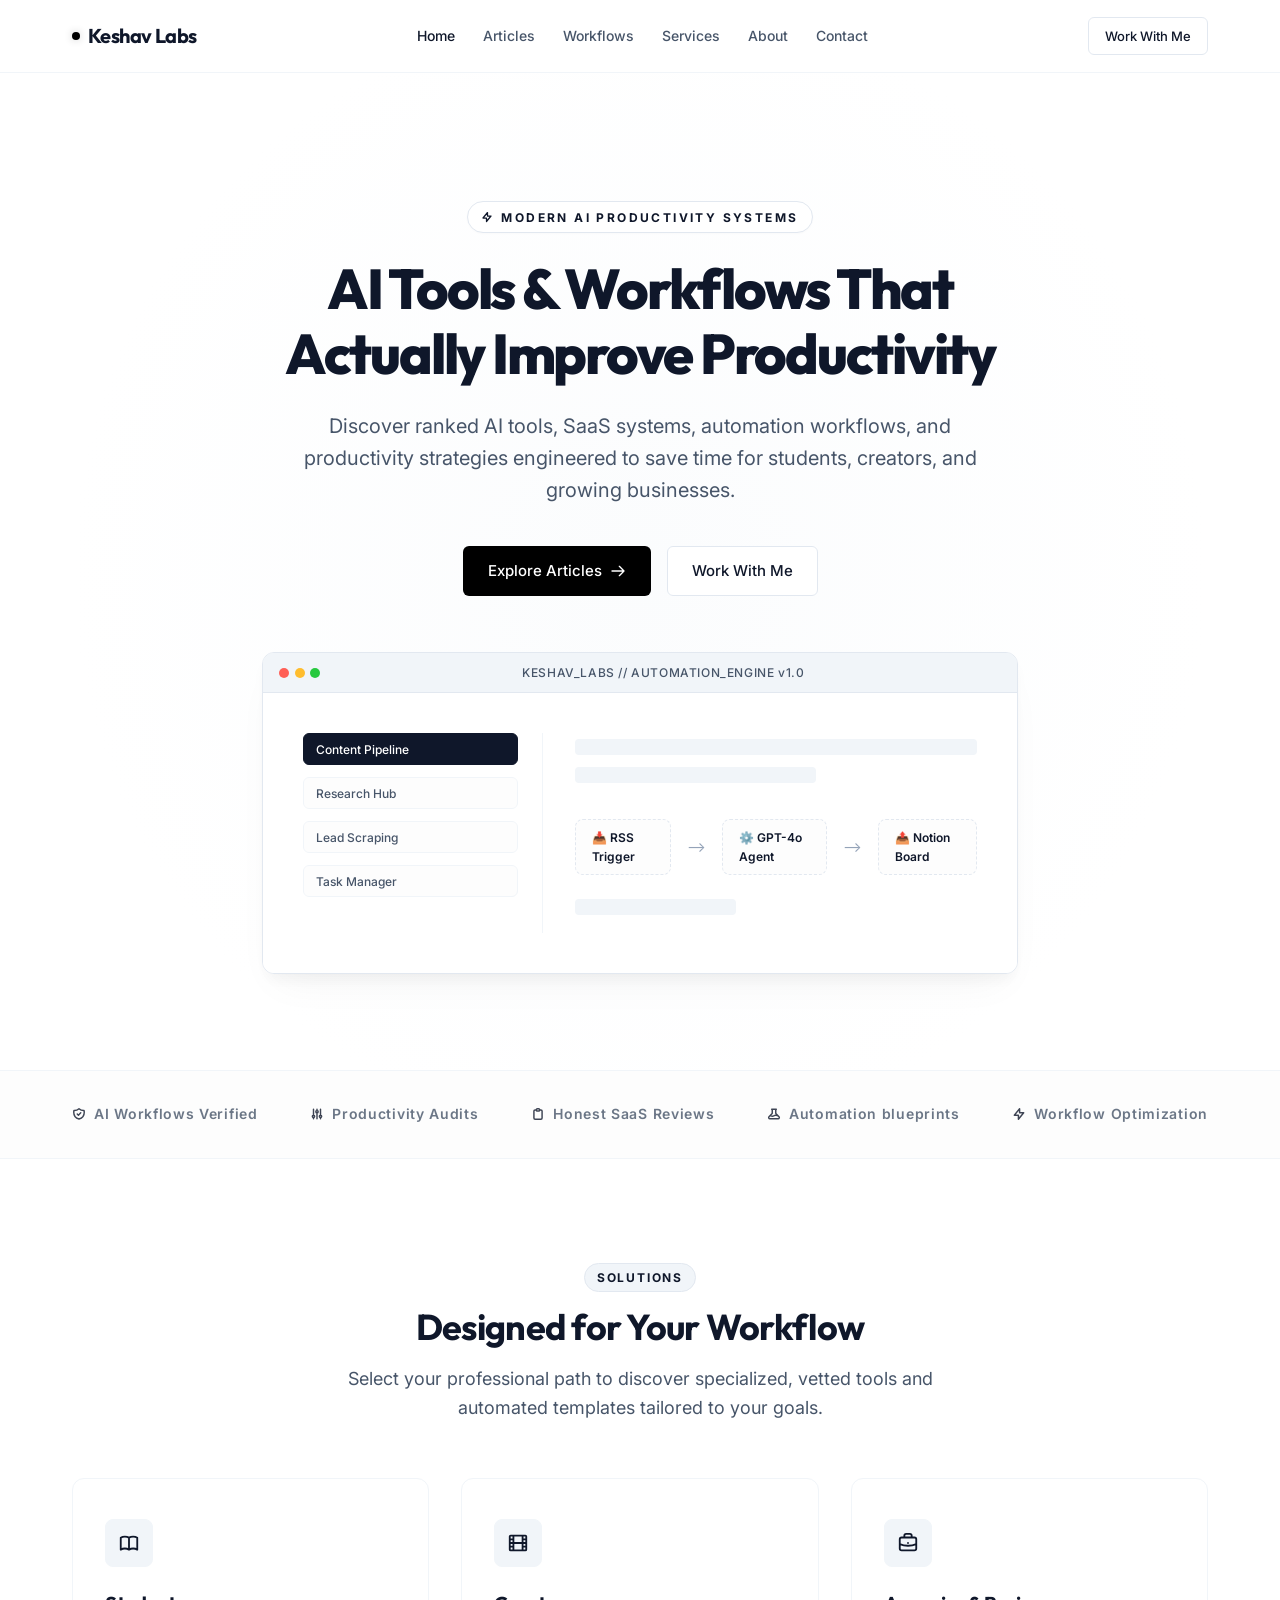
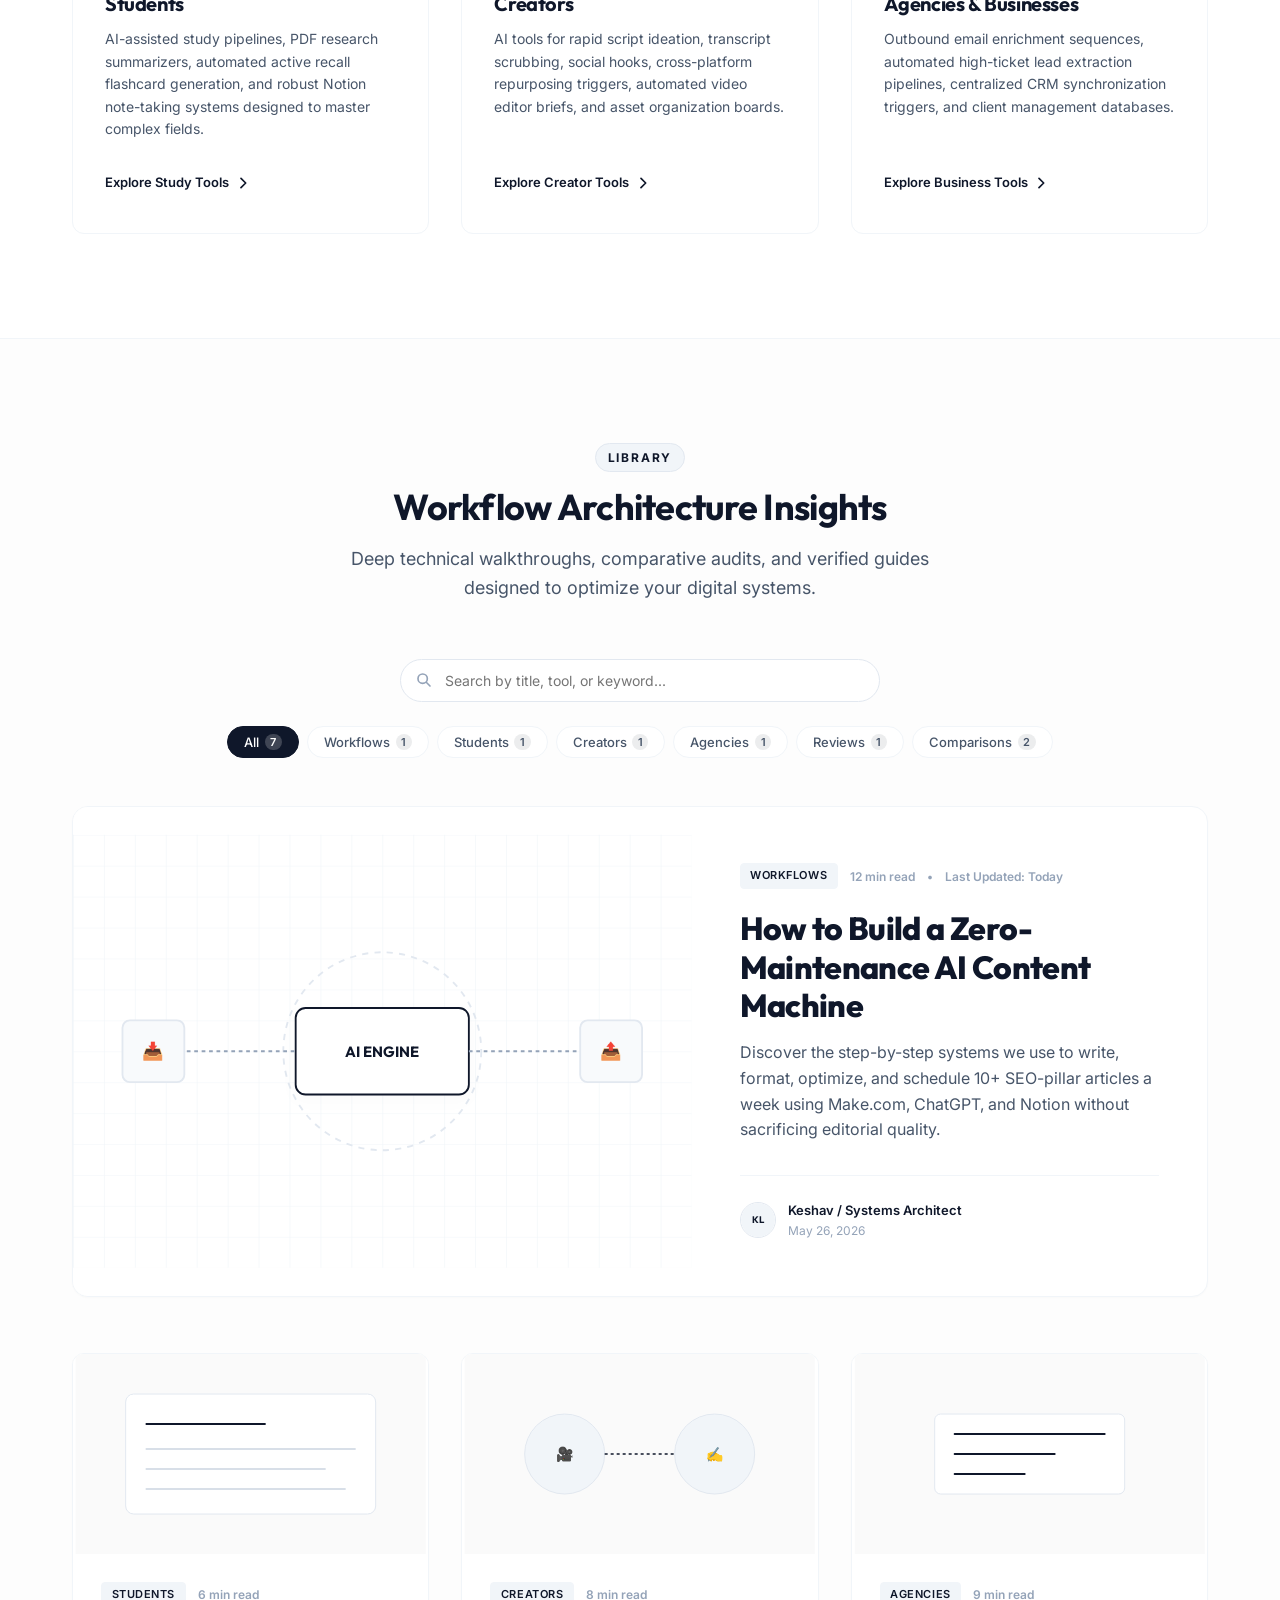
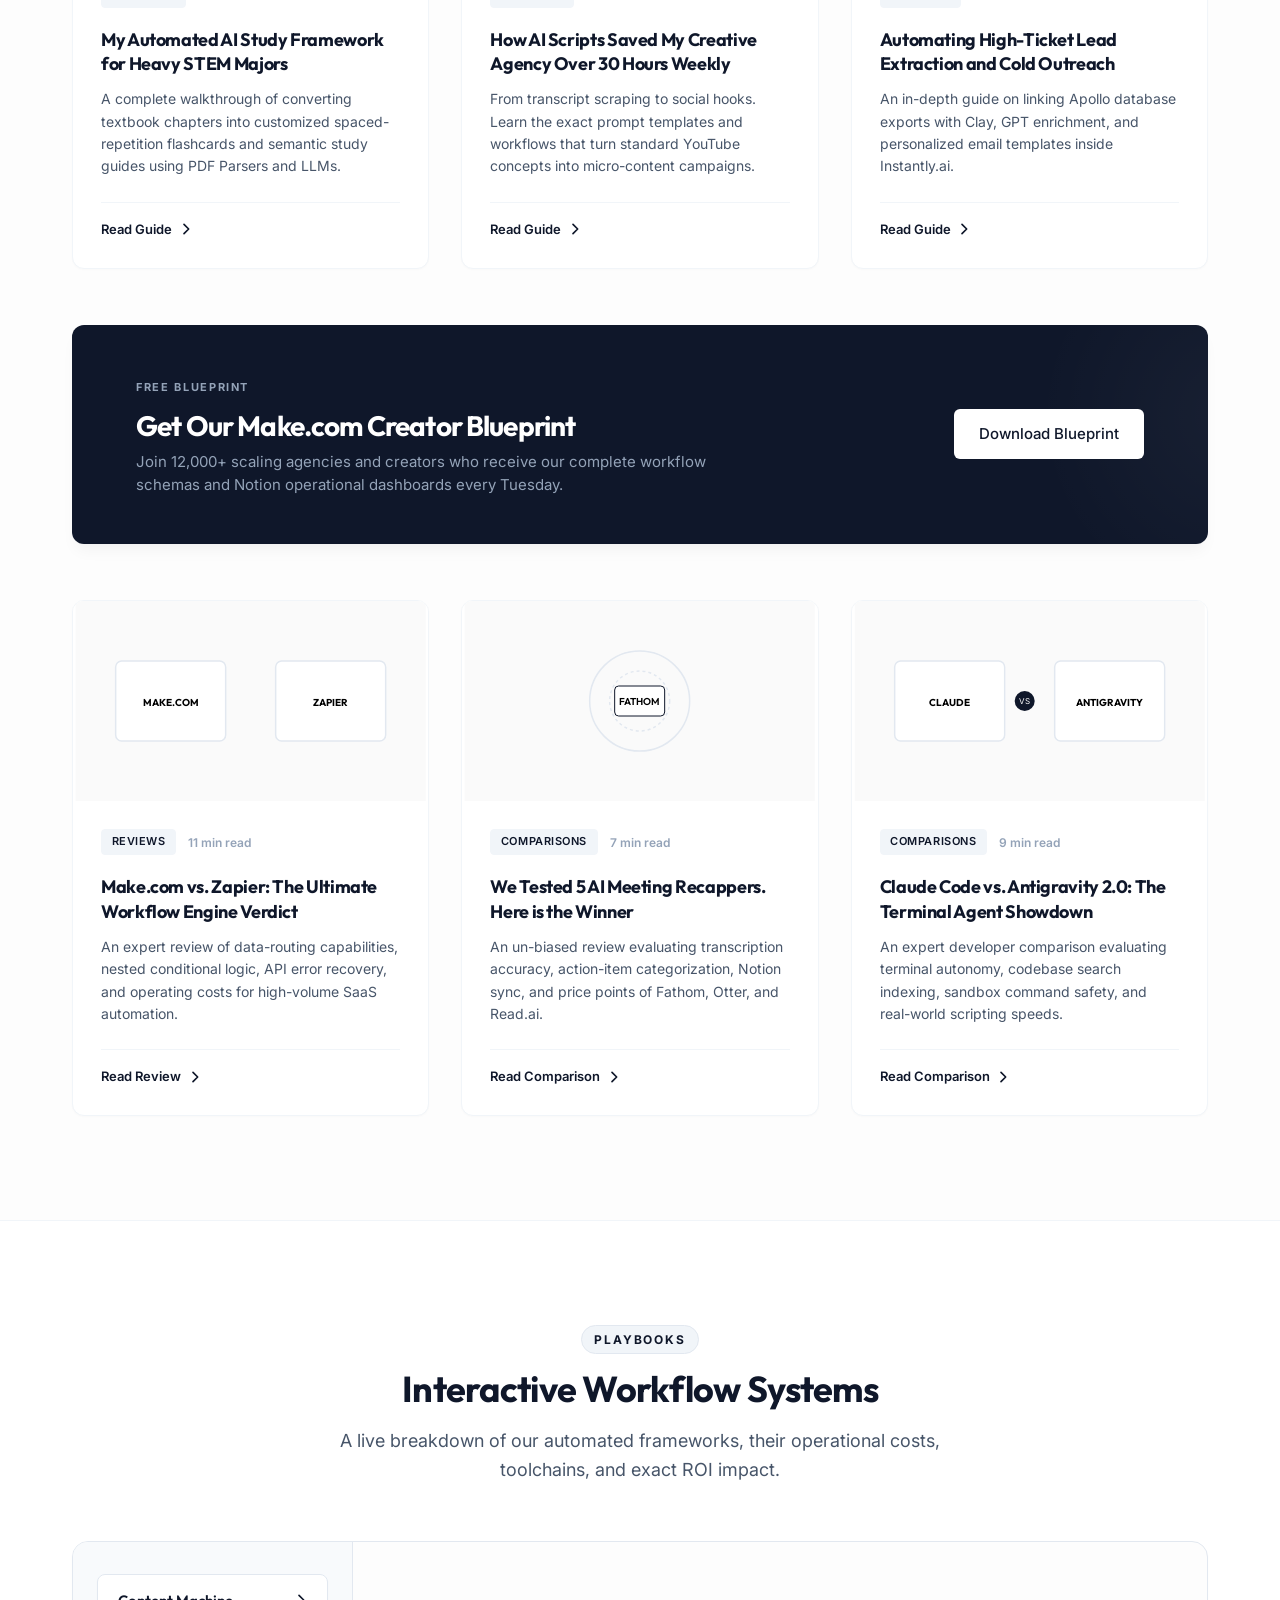
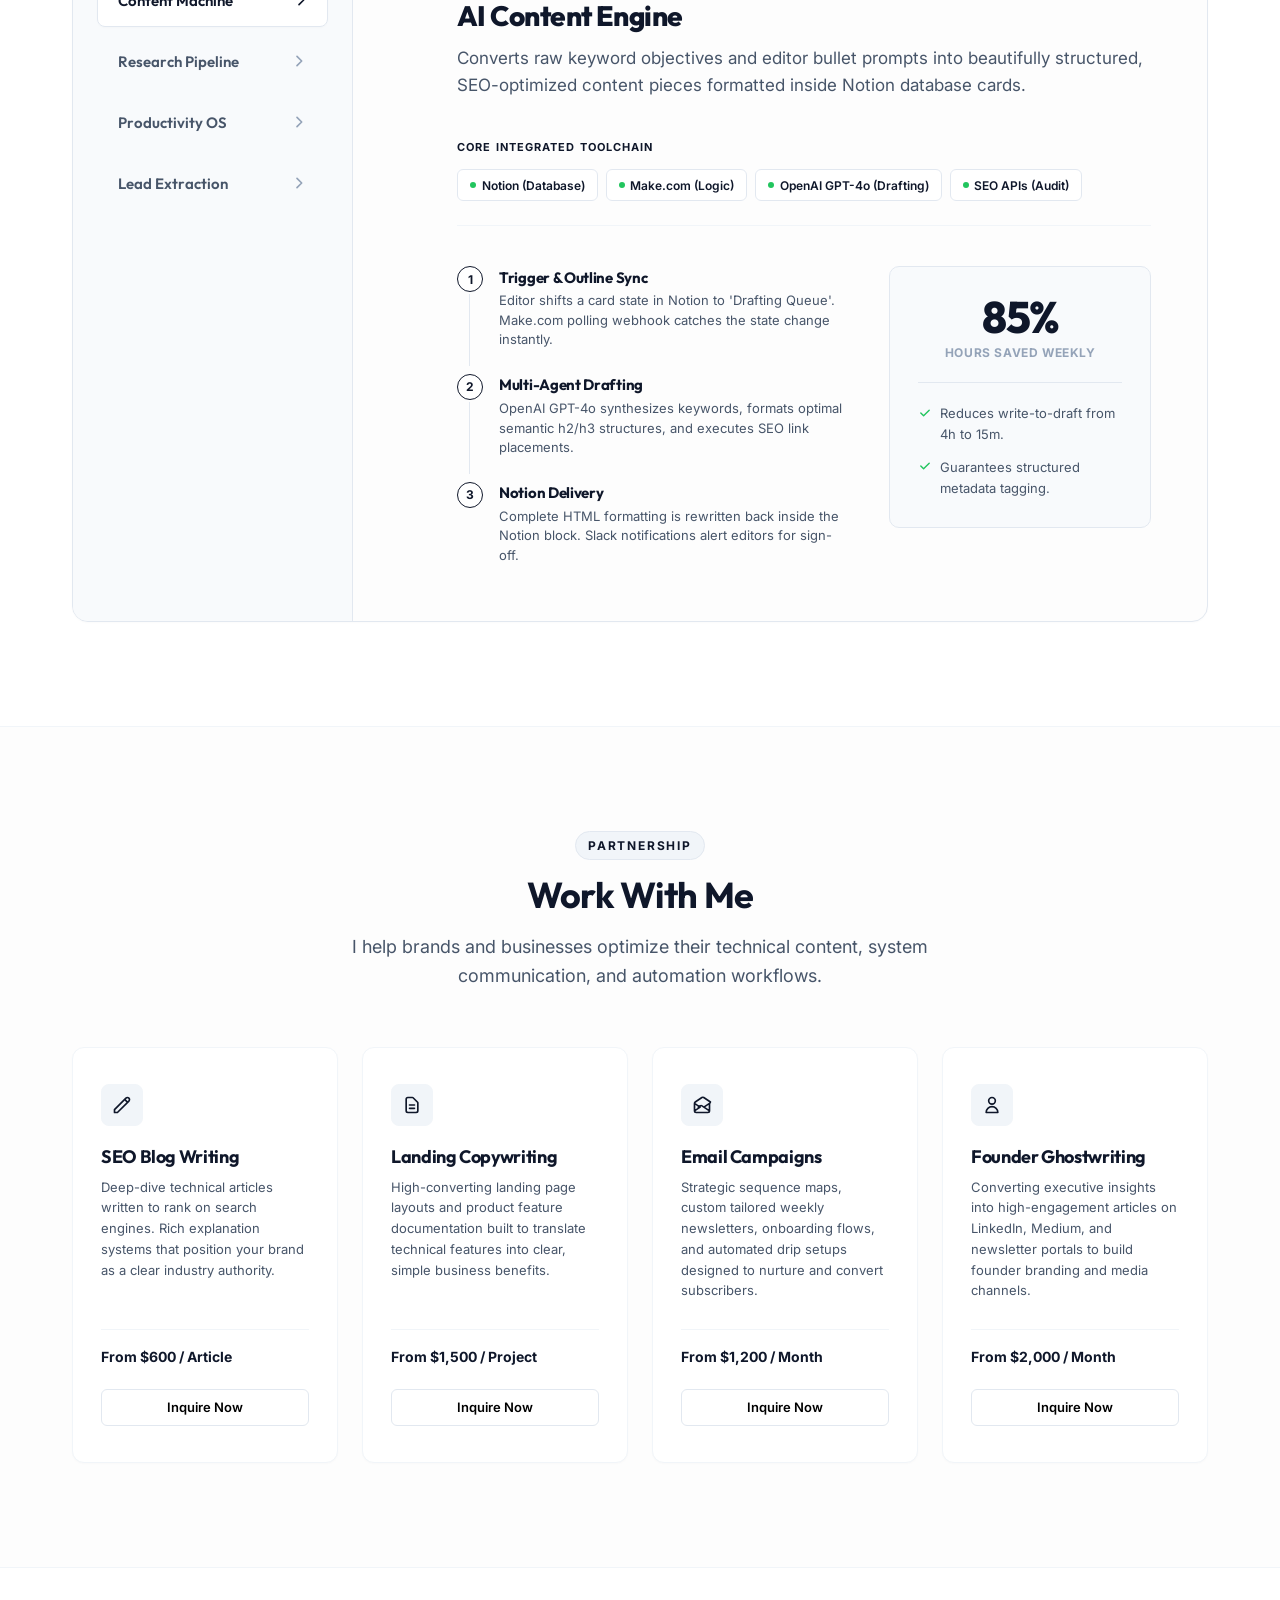
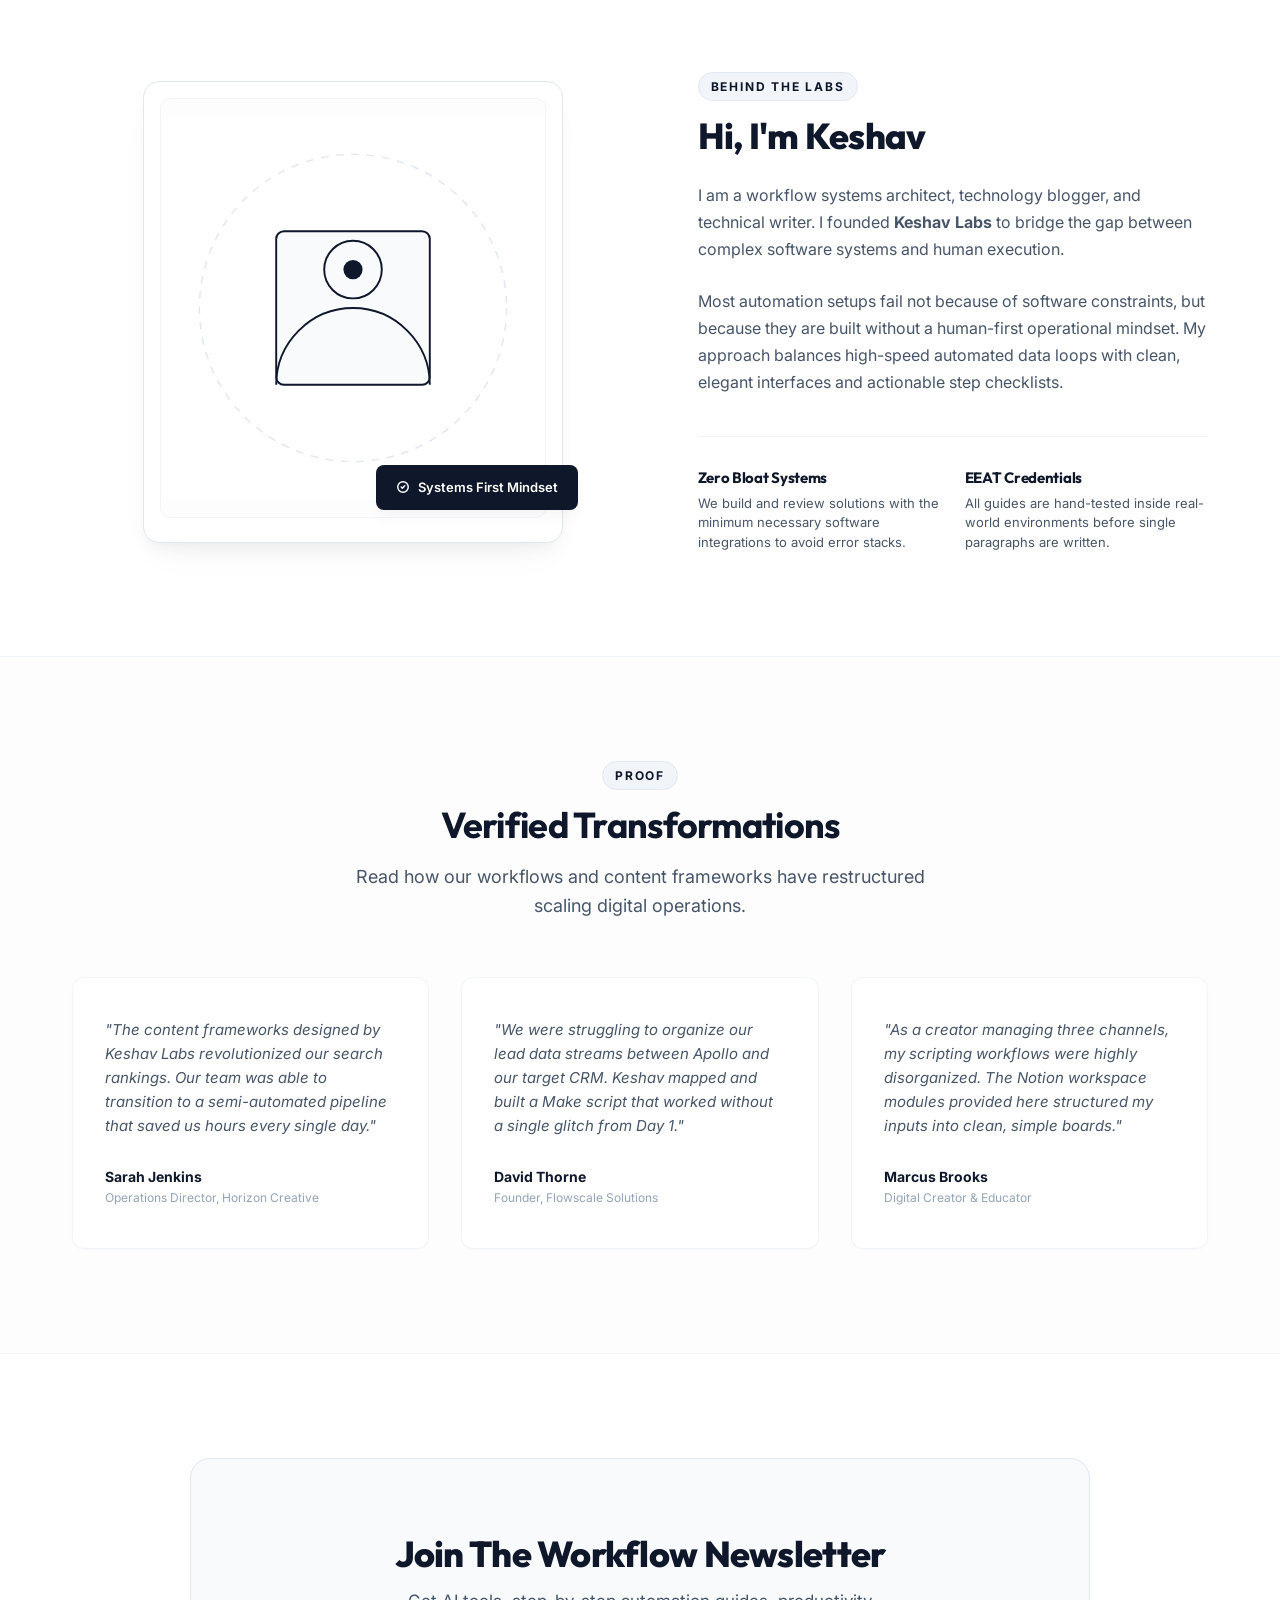
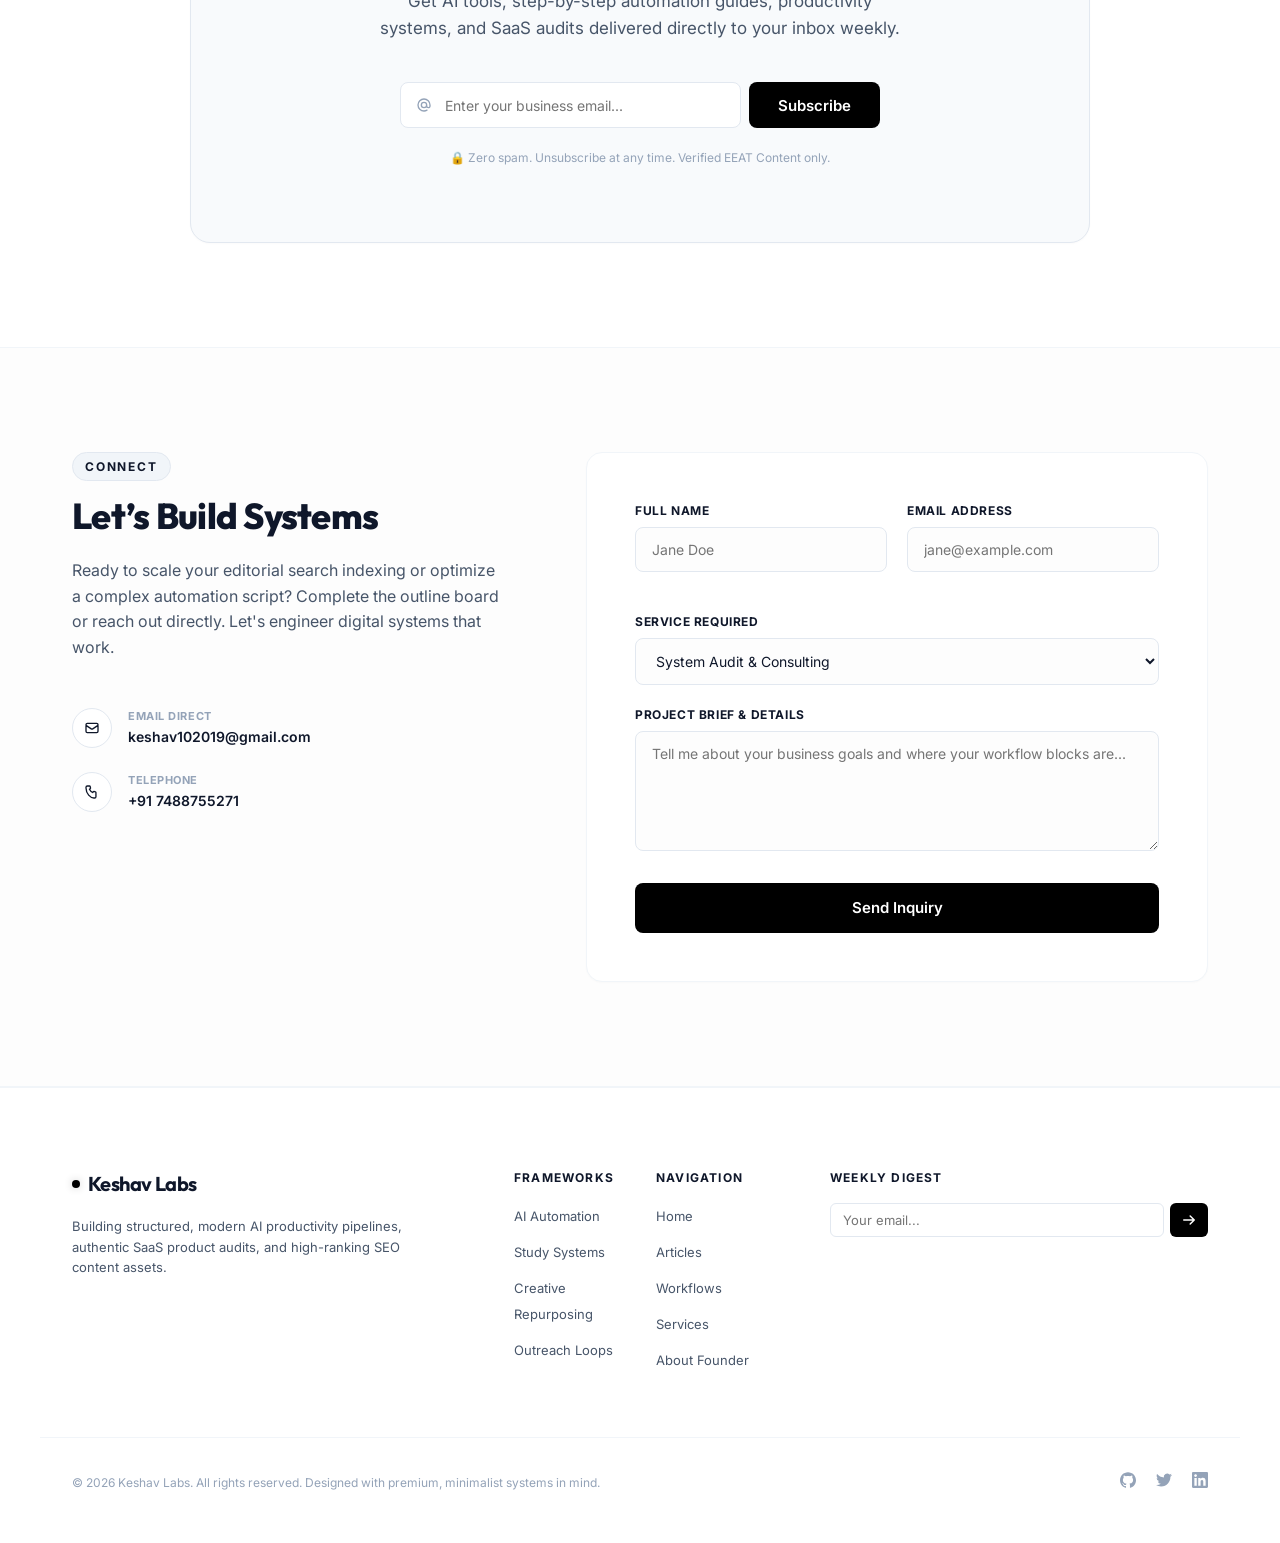
==== commit db29058c: "Publish: Claude Code vs. Antigravity 2.0 comparison article" ====
--- a/index.html
+++ b/index.html
@@ -417,7 +417,7 @@
         </div>
 
         <!-- Post 5 (Comparisons) -->
-        <div class="blog-card" data-category="comparisons">
+        <div class="blog-card" data-category="comparisons" onclick="window.location.href='post-stem-study-framework.html';">
           <div class="blog-image-wrapper">
             <svg viewBox="0 0 350 200" style="background:#ffffff; width:100%; height:100%;">
               <rect width="100%" height="100%" fill="#fafafa"/>
@@ -434,6 +434,35 @@
             </div>
             <h4 class="blog-title">We Tested 5 AI Meeting Recappers. Here is the Winner</h4>
             <p class="blog-excerpt">An un-biased review evaluating transcription accuracy, action-item categorization, Notion sync, and price points of Fathom, Otter, and Read.ai.</p>
+            <span class="blog-btn">
+              Read Comparison
+              <svg class="btn-icon" xmlns="http://www.w3.org/2000/svg" fill="none" viewBox="0 0 24 24" stroke="currentColor">
+                <path stroke-linecap="round" stroke-linejoin="round" stroke-width="2.5" d="M9 5l7 7-7 7" />
+              </svg>
+            </span>
+          </div>
+        </div>
+
+        <!-- Post 6 (Comparisons) -->
+        <div class="blog-card" data-category="comparisons" onclick="window.location.href='post-claude-code-vs-antigravity.html';">
+          <div class="blog-image-wrapper">
+            <svg viewBox="0 0 350 200" style="background:#ffffff; width:100%; height:100%;">
+              <rect width="100%" height="100%" fill="#fafafa"/>
+              <rect x="40" y="60" width="110" height="80" rx="6" fill="#ffffff" stroke="#e2e8f0" stroke-width="1.5"/>
+              <rect x="200" y="60" width="110" height="80" rx="6" fill="#ffffff" stroke="#e2e8f0" stroke-width="1.5"/>
+              <text x="95" y="105" font-family="'Outfit', sans-serif" font-size="10" font-weight="700" text-anchor="middle">CLAUDE</text>
+              <text x="255" y="105" font-family="'Outfit', sans-serif" font-size="10" font-weight="700" text-anchor="middle">ANTIGRAVITY</text>
+              <circle cx="170" cy="100" r="10" fill="#0f172a"/>
+              <text x="170" y="103" font-size="8" fill="#ffffff" text-anchor="middle">VS</text>
+            </svg>
+          </div>
+          <div class="blog-content">
+            <div class="post-meta-line">
+              <span class="post-cat-badge">Comparisons</span>
+              <span>9 min read</span>
+            </div>
+            <h4 class="blog-title">Claude Code vs. Antigravity 2.0: The Terminal Agent Showdown</h4>
+            <p class="blog-excerpt">An expert developer comparison evaluating terminal autonomy, codebase search indexing, sandbox command safety, and real-world scripting speeds.</p>
             <span class="blog-btn">
               Read Comparison
               <svg class="btn-icon" xmlns="http://www.w3.org/2000/svg" fill="none" viewBox="0 0 24 24" stroke="currentColor">
